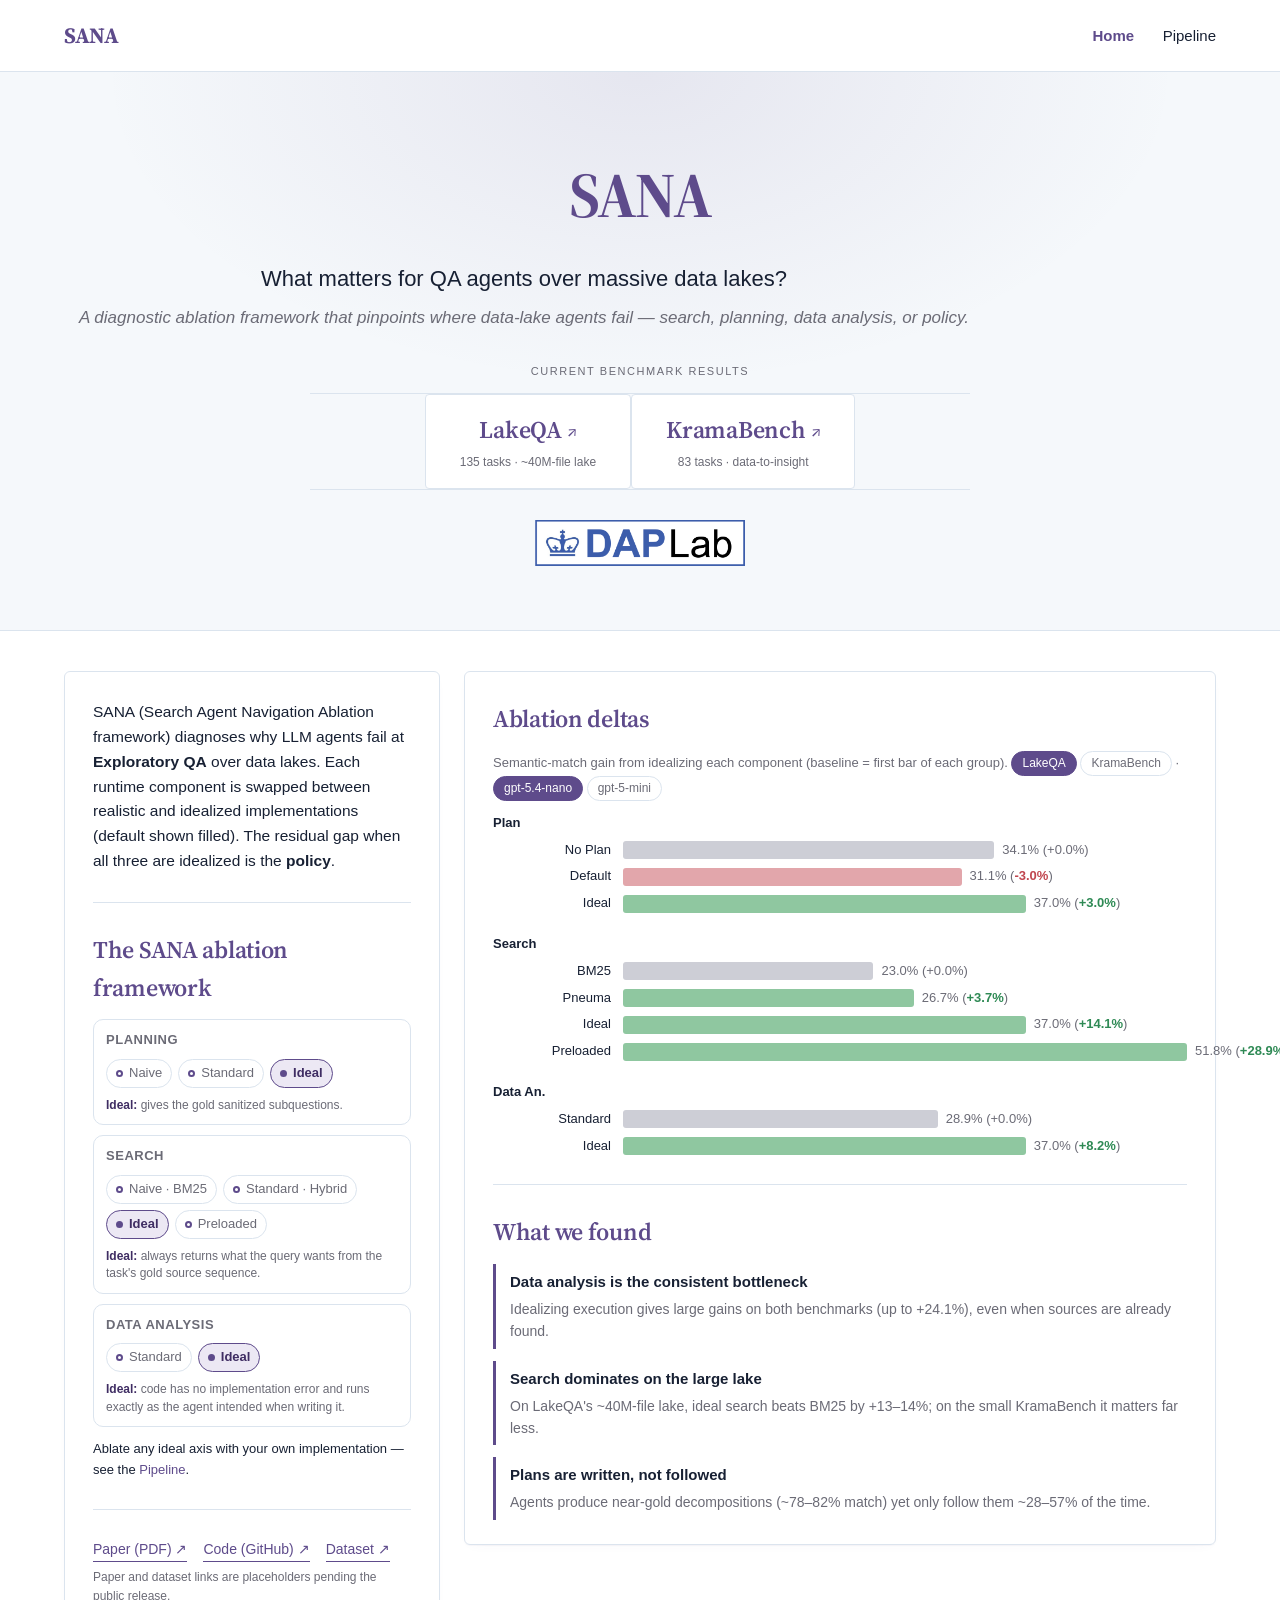
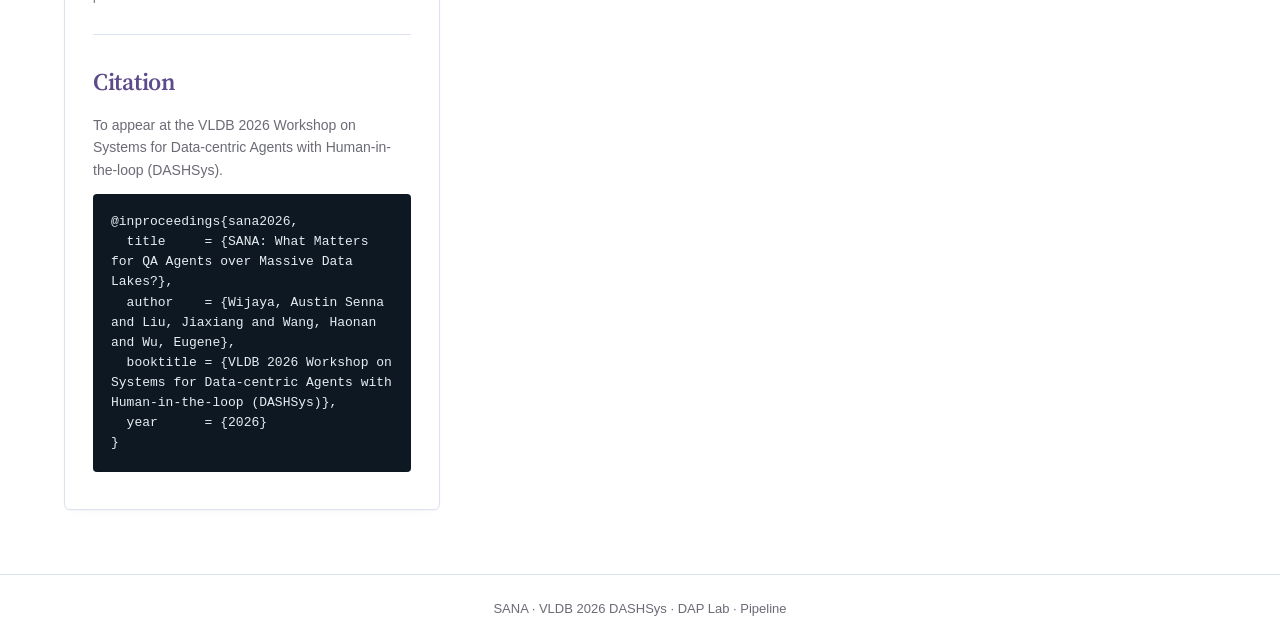
==== index.html @ e9c68203 "refactor: merge Method + Get started into a single Pipeline page - New pipeline.html organized as th" ====
<!doctype html>
<html lang="en">
<head>
  <meta charset="utf-8" />
  <meta name="viewport" content="width=device-width, initial-scale=1" />
  <title>SANA — What Matters for QA Agents over Massive Data Lakes?</title>
  <meta name="description" content="SANA: a diagnostic ablation framework that pinpoints where data-lake agents fail — search, planning, data analysis, or policy." />
  <link rel="icon" href="data:," />
  <link rel="preconnect" href="https://fonts.googleapis.com" />
  <link rel="preconnect" href="https://fonts.gstatic.com" crossorigin />
  <link rel="stylesheet" href="https://fonts.googleapis.com/css2?family=Source+Serif+4:opsz,wght@8..60,400;8..60,600;8..60,700&display=swap" />
  <link rel="stylesheet" href="assets/css/style.css" />
</head>
<body>

<header class="site-header">
  <div class="container-wide">
    <a class="brand" href="index.html">SANA</a>
    <nav class="site-nav">
      <a href="index.html" class="active">Home</a>
      <a href="pipeline.html">Pipeline</a>
    </nav>
  </div>
</header>

<section class="hero">
  <div class="container-wide">
    <h1>SANA</h1>
    <p class="tagline">What matters for QA agents over massive data lakes?</p>
    <p class="subtagline">A diagnostic ablation framework that pinpoints where data-lake agents fail — search, planning, data analysis, or policy.</p>

    <div class="hero-stats">
      <div class="hero-stats-label">Current benchmark results</div>
      <div class="stat-strip">
        <a class="stat" href="https://lakeqa-bench.github.io/index.html" target="_blank" rel="noopener">
          <span class="stat-value">LakeQA <span class="ext">↗</span></span>
          <span class="stat-label">135 tasks · ~40M-file lake</span>
        </a>
        <a class="stat" href="https://github.com/mitdbg/KramaBench" target="_blank" rel="noopener">
          <span class="stat-value">KramaBench <span class="ext">↗</span></span>
          <span class="stat-label">83 tasks · data-to-insight</span>
        </a>
      </div>
    </div>

    <div class="hero-logos">
      <img class="lab-logo-lg" src="assets/daplab-h.png" alt="DAP Lab — Columbia University" />
    </div>
  </div>
</section>

<section class="home-section">
  <div class="container-wide">
    <div class="home-grid">

      <!-- LEFT: intro + framework + links + citation -->
      <div class="card left-col">
        <p class="lead">
          SANA (Search Agent Navigation Ablation framework) diagnoses why LLM agents fail at
          <strong>Exploratory QA</strong> over data lakes. Each runtime component is swapped
          between realistic and idealized implementations (default shown filled). The residual
          gap when all three are idealized is the <strong>policy</strong>.
        </p>

        <hr class="card-divider" />

        <h3>The SANA ablation framework</h3>
        <div class="framework framework-compact" id="framework">
          <div class="fw-col">
            <h4>Planning</h4>
            <ul class="fw-modes">
              <li class="fw-mode"><span class="dot"></span>Naive</li>
              <li class="fw-mode"><span class="dot"></span>Standard</li>
              <li class="fw-mode is-active"><span class="dot"></span>Ideal</li>
            </ul>
            <p class="fw-ideal"><strong>Ideal:</strong> gives the gold sanitized subquestions.</p>
          </div>
          <div class="fw-col">
            <h4>Search</h4>
            <ul class="fw-modes">
              <li class="fw-mode"><span class="dot"></span>Naive · BM25</li>
              <li class="fw-mode"><span class="dot"></span>Standard · Hybrid</li>
              <li class="fw-mode is-active"><span class="dot"></span>Ideal</li>
              <li class="fw-mode"><span class="dot"></span>Preloaded</li>
            </ul>
            <p class="fw-ideal"><strong>Ideal:</strong> always returns what the query wants from the task's gold source sequence.</p>
          </div>
          <div class="fw-col">
            <h4>Data Analysis</h4>
            <ul class="fw-modes">
              <li class="fw-mode"><span class="dot"></span>Standard</li>
              <li class="fw-mode is-active"><span class="dot"></span>Ideal</li>
            </ul>
            <p class="fw-ideal"><strong>Ideal:</strong> code has no implementation error and runs exactly as the agent intended when writing it.</p>
          </div>
        </div>
        <p class="fw-invite">
          Ablate any ideal axis with your own implementation — see the
          <a href="pipeline.html">Pipeline</a>.
        </p>

        <hr class="card-divider" />

        <div class="inline-links">
          <a href="#" id="paper-link">Paper (PDF) ↗</a>
          <a href="https://github.com/Austin-Senna/exploratory-qa-eval">Code (GitHub) ↗</a>
          <a href="#" id="data-link">Dataset ↗</a>
        </div>
        <p style="font-size:12px;color:var(--muted);margin-top:6px;">
          <!-- TODO before launch: set #paper-link and #data-link hrefs; remove this note. -->
          Paper and dataset links are placeholders pending the public release.
        </p>

        <hr class="card-divider" />

        <h3>Citation</h3>
        <p style="font-size:14px;color:var(--muted);margin:0 0 8px;">
          To appear at the VLDB 2026 Workshop on Systems for Data-centric Agents with
          Human-in-the-loop (DASHSys).
        </p>
        <pre class="bibtex">@inproceedings{sana2026,
  title     = {SANA: What Matters for QA Agents over Massive Data Lakes?},
  author    = {Wijaya, Austin Senna and Liu, Jiaxiang and Wang, Haonan and Wu, Eugene},
  booktitle = {VLDB 2026 Workshop on Systems for Data-centric Agents with Human-in-the-loop (DASHSys)},
  year      = {2026}
}</pre>
      </div>

      <!-- RIGHT: ablation deltas + what we found -->
      <div class="card right-col">
        <h3>Ablation deltas</h3>
        <p style="font-size:13px;color:var(--muted);margin:0 0 10px;">
          Semantic-match gain from idealizing each component (baseline = first bar of each group).
          <span id="delta-controls"></span>
        </p>
        <div id="delta-charts"></div>

        <hr class="card-divider" />

        <h3>What we found</h3>
        <div class="findings">
          <div class="finding">
            <h4>Data analysis is the consistent bottleneck</h4>
            <p>Idealizing execution gives large gains on both benchmarks (up to +24.1%), even when sources are already found.</p>
          </div>
          <div class="finding">
            <h4>Search dominates on the large lake</h4>
            <p>On LakeQA's ~40M-file lake, ideal search beats BM25 by +13–14%; on the small KramaBench it matters far less.</p>
          </div>
          <div class="finding">
            <h4>Plans are written, not followed</h4>
            <p>Agents produce near-gold decompositions (~78–82% match) yet only follow them ~28–57% of the time.</p>
          </div>
        </div>
      </div>

    </div>
  </div>
</section>

<footer class="site-footer">
  <div class="container-wide">
    SANA · VLDB 2026 DASHSys · DAP Lab · <a href="pipeline.html">Pipeline</a>
  </div>
</footer>

<script type="module" src="assets/js/app.js"></script>

</body>
</html>
---- assets/css/style.css ----
:root {
  /* SANA palette — muted amethyst, deliberately NOT the #8b5cf6 AI-default violet */
  --accent: #5e4b8b;
  --accent-deep: #3f2d63;
  --accent-soft: #ece8f4;   /* tint for highlighted rows / active chips */
  --ink: #1a1a1f;
  --muted: #6b6b76;
  /* keep the rest of LakeQA's tokens (background, borders, radius, etc.) */
  --bg: #ffffff;
  --text: #172033;
  --primary: #5e4b8b;
  --light: #f5f8fb;
  --border: #dbe4ee;
  --display: "Source Serif 4", Georgia, "Iowan Old Style", "Times New Roman", serif;
}

* { box-sizing: border-box; }

html, body {
  margin: 0;
  padding: 0;
  background: var(--bg);
  color: var(--text);
  font-family: -apple-system, BlinkMacSystemFont, "Segoe UI", Inter, Helvetica, Arial, sans-serif;
  font-size: 16px;
  line-height: 1.6;
  -webkit-font-smoothing: antialiased;
}

a {
  color: var(--primary);
  text-decoration: none;
}
a:hover { text-decoration: underline; }

.container {
  max-width: 960px;
  margin: 0 auto;
  padding: 0 24px;
}
.container-wide {
  max-width: 1200px;
  margin: 0 auto;
  padding: 0 24px;
}

/* ---------- Header / nav ---------- */

.site-header {
  border-bottom: 1px solid var(--border);
  background: var(--bg);
}
.site-header .container,
.site-header .container-wide {
  display: flex;
  align-items: center;
  justify-content: space-between;
  padding-top: 18px;
  padding-bottom: 18px;
}
.site-header .brand {
  font-family: var(--display);
  font-weight: 700;
  font-size: 22px;
  color: var(--primary);
  letter-spacing: -0.012em;
}
.site-nav a {
  color: var(--text);
  margin-left: 24px;
  font-size: 15px;
}
.site-nav a:hover { color: var(--primary); text-decoration: none; }
.site-nav a.active { color: var(--primary); font-weight: 600; }

/* ---------- Hero ---------- */

.hero {
  background:
    radial-gradient(ellipse 60% 80% at 50% 0%,
      rgba(94, 75, 139, 0.10), transparent 70%),
    var(--light);
  border-bottom: 1px solid var(--border);
  padding: 72px 0 64px;
  text-align: center;
}
.hero h1 {
  font-family: var(--display);
  font-size: 64px;
  margin: 0 0 14px;
  letter-spacing: -0.025em;
  color: var(--primary);
  font-weight: 700;
}
.hero .tagline {
  font-size: 22px;
  margin: 0 0 8px;
  color: var(--text);
  font-weight: 500;
}
.hero .subtagline {
  font-size: 17px;
  color: var(--muted);
  margin: 0 0 32px;
  font-style: italic;
}
.hero-buttons {
  display: flex;
  flex-wrap: wrap;
  justify-content: center;
  gap: 12px;
}
.btn {
  display: inline-block;
  padding: 10px 20px;
  background: var(--primary);
  color: #fff;
  border-radius: 4px;
  font-size: 15px;
  font-weight: 500;
  border: 1px solid var(--primary);
  transition: background 0.12s ease;
}
.btn:hover {
  background: var(--accent-deep);
  color: #fff;
  text-decoration: none;
}
.btn.btn-secondary {
  background: #fff;
  color: var(--primary);
}
.btn.btn-secondary:hover {
  background: var(--light);
  color: var(--primary);
}

/* ---------- Sections ---------- */

section {
  padding: 56px 0;
  border-bottom: 1px solid var(--border);
}
section:last-of-type { border-bottom: none; }
section h2 {
  font-family: var(--display);
  font-size: 30px;
  margin: 0 0 20px;
  color: var(--primary);
  letter-spacing: -0.012em;
  font-weight: 600;
}

/* Cap reading width inside the wide container on long-form pages
   (Details, Get started). Header / hero / leaderboard grid stay full-width. */
section > .container-wide > p,
section > .container-wide > ol,
section > .container-wide > ul,
section > .container-wide > h2,
section > .container-wide > h3,
section > .container-wide > .table-wrap,
section > .container-wide > .json-viewer,
section > .container-wide > .json-caption,
section > .container-wide > pre,
section > .container-wide > .banner,
section > .container-wide > .metric-groups,
section > .container-wide > .challenge-grid {
  max-width: 920px;
}
.page-title-strip > .container-wide > h1,
.page-title-strip > .container-wide > p {
  max-width: 920px;
}
section h3 {
  font-size: 19px;
  margin: 24px 0 8px;
  color: var(--text);
}
section p { margin: 0 0 16px; }

/* ---------- Challenge cards ---------- */

.challenge-grid {
  display: grid;
  grid-template-columns: repeat(3, 1fr);
  gap: 20px;
  margin-top: 24px;
}
.challenge {
  background: var(--light);
  border: 1px solid var(--border);
  border-left: 3px solid var(--accent);
  padding: 20px;
  border-radius: 4px;
}
.challenge .num {
  font-size: 13px;
  text-transform: uppercase;
  letter-spacing: 0.06em;
  color: var(--accent);
  font-weight: 600;
  margin-bottom: 6px;
}
.challenge h4 {
  margin: 0 0 8px;
  font-size: 16px;
  color: var(--text);
}
.challenge p {
  margin: 0;
  font-size: 14px;
  color: var(--muted);
  line-height: 1.5;
}

/* ---------- Pipeline ---------- */

.pipeline {
  display: flex;
  flex-wrap: wrap;
  align-items: center;
  justify-content: center;
  gap: 8px;
  margin: 24px 0 8px;
  padding: 24px;
  background: var(--light);
  border: 1px solid var(--border);
  border-radius: 4px;
}
.pipeline .node {
  background: #fff;
  border: 1px solid var(--border);
  border-radius: 4px;
  padding: 10px 14px;
  font-size: 14px;
  color: var(--text);
  white-space: nowrap;
}
.pipeline .arrow {
  color: var(--accent);
  font-weight: 700;
  font-size: 18px;
}

/* When the pipeline lives in the narrow Home left column, stack vertically
   with downward arrows regardless of viewport size. */
.left-col .pipeline { flex-direction: column; }
.left-col .pipeline .arrow { transform: rotate(90deg); }

/* ---------- Stat cards ---------- */

.stat-grid {
  display: grid;
  grid-template-columns: repeat(3, 1fr);
  gap: 16px;
  margin-top: 24px;
}
.stat {
  background: #fff;
  border: 1px solid var(--border);
  border-radius: 4px;
  padding: 20px;
  text-align: center;
}
.stat .value {
  font-size: 28px;
  font-weight: 700;
  color: var(--primary);
  letter-spacing: -0.01em;
  display: block;
  margin-bottom: 4px;
}
.stat .label {
  font-size: 13px;
  color: var(--muted);
}

/* ---------- Tables ---------- */

.table-wrap {
  overflow-x: auto;
  margin-top: 16px;
  border: 1px solid var(--border);
  border-radius: 4px;
}
table {
  width: 100%;
  border-collapse: collapse;
  font-size: 14px;
}
th, td {
  text-align: left;
  padding: 10px 12px;
  border-bottom: 1px solid var(--border);
  white-space: nowrap;
}
th {
  background: var(--light);
  color: var(--text);
  font-weight: 600;
  font-size: 13px;
  text-transform: uppercase;
  letter-spacing: 0.04em;
  border-bottom: 2px solid var(--border);
}
tbody tr:last-child td { border-bottom: none; }
tbody tr:hover { background: var(--light); }
td.num { font-variant-numeric: tabular-nums; text-align: right; }
th.num { text-align: right; }
td.rank {
  font-weight: 700;
  color: var(--muted);
  width: 40px;
}
td.model { font-weight: 500; }

/* Sortable column headers */
th.sortable {
  cursor: pointer;
  user-select: none;
}
th.sortable:hover { color: var(--primary); }
th.sortable .sort-arrow {
  display: inline-block;
  width: 10px;
  margin-left: 4px;
  color: var(--muted);
  font-size: 10px;
}
th.sortable.sort-asc .sort-arrow::after  { content: "▲"; color: var(--primary); }
th.sortable.sort-desc .sort-arrow::after { content: "▼"; color: var(--primary); }

/* ---------- Tabs ---------- */

.tabs {
  display: flex;
  border-bottom: 2px solid var(--border);
  margin-bottom: 16px;
}
.tab {
  padding: 10px 20px;
  cursor: pointer;
  font-size: 15px;
  font-weight: 500;
  color: var(--muted);
  border-bottom: 2px solid transparent;
  margin-bottom: -2px;
  background: none;
  border-top: none;
  border-left: none;
  border-right: none;
}
.tab.active {
  color: var(--primary);
  border-bottom-color: var(--primary);
}
.tab:hover { color: var(--primary); }

/* ---------- Banner / callout ---------- */

.banner {
  background: var(--light);
  border-left: 3px solid var(--accent);
  padding: 14px 18px;
  margin: 16px 0;
  font-size: 14px;
  border-radius: 0 4px 4px 0;
}
.banner strong { color: var(--text); }

.placeholder {
  display: inline-block;
  background: #fff4cc;
  color: #8a6d00;
  padding: 1px 6px;
  border-radius: 3px;
  font-size: 13px;
  font-family: ui-monospace, "SF Mono", Menlo, monospace;
}

/* ---------- Citation ---------- */

.bibtex {
  background: #0e1822;
  color: #e6edf3;
  padding: 18px;
  border-radius: 4px;
  font-family: ui-monospace, "SF Mono", Menlo, Consolas, monospace;
  font-size: 13px;
  line-height: 1.55;
  white-space: pre-wrap;
  overflow-x: auto;
}

/* ---------- Metric groups (evaluation page) ---------- */

.metric-groups {
  display: grid;
  grid-template-columns: repeat(3, 1fr);
  gap: 16px;
  margin-top: 16px;
}
.metric-group {
  background: var(--light);
  border: 1px solid var(--border);
  border-radius: 4px;
  padding: 18px;
}
.metric-group h4 {
  margin: 0 0 8px;
  font-size: 15px;
  color: var(--primary);
}
.metric-group ul {
  list-style: none;
  padding: 0;
  margin: 0;
}
.metric-group li {
  font-size: 14px;
  color: var(--text);
  padding: 4px 0;
}
.metric-group li code {
  background: #fff;
  padding: 1px 5px;
  border: 1px solid var(--border);
  border-radius: 3px;
  font-size: 12px;
}

/* ---------- Domain bars ---------- */

.domain-bars {
  margin-top: 16px;
}
.domain-row {
  display: grid;
  grid-template-columns: 220px 1fr 60px;
  align-items: center;
  gap: 12px;
  padding: 6px 0;
  font-size: 14px;
}
.domain-row .name { color: var(--text); }
.domain-row .bar {
  height: 14px;
  background: var(--light);
  border-radius: 3px;
  overflow: hidden;
  position: relative;
}
.domain-row .bar-fill {
  height: 100%;
  background: var(--accent);
  border-radius: 3px;
}
.domain-row .pct {
  text-align: right;
  font-variant-numeric: tabular-nums;
  color: var(--muted);
  font-size: 13px;
}

/* ---------- Footer ---------- */

.site-footer {
  border-top: 1px solid var(--border);
  padding: 24px 0;
  font-size: 13px;
  color: var(--muted);
  text-align: center;
}
.site-footer a { color: var(--muted); }

/* ---------- Two-column home grid ---------- */

.home-section { padding: 40px 0 64px; border-bottom: none; }

.home-grid {
  display: grid;
  grid-template-columns: minmax(0, 1fr) minmax(0, 2fr);
  gap: 24px;
  align-items: start;
}

.card {
  background: #fff;
  border: 1px solid var(--border);
  border-radius: 6px;
  padding: 28px 28px 24px;
  box-shadow:
    0 1px 0 rgba(94, 75, 139, 0.04),
    0 4px 12px -8px rgba(94, 75, 139, 0.10);
  transition: box-shadow 0.2s ease, transform 0.2s ease;
}
.card:hover {
  box-shadow:
    0 1px 0 rgba(94, 75, 139, 0.04),
    0 6px 20px -8px rgba(94, 75, 139, 0.16);
}
.card h3:first-child { margin-top: 0; }
.card h3 {
  font-family: var(--display);
  font-size: 24px;
  color: var(--primary);
  margin: 28px 0 12px;
  letter-spacing: -0.012em;
  font-weight: 600;
}

.card-divider {
  border: 0;
  border-top: 1px solid var(--border);
  margin: 28px 0;
}

.right-col {
  position: sticky;
  top: 24px;
}

.lb-footnote {
  margin-top: 14px;
  font-size: 12px;
  color: var(--muted);
}
.lb-footnote code {
  background: var(--light);
  padding: 1px 5px;
  border: 1px solid var(--border);
  border-radius: 3px;
  font-size: 11px;
}

/* Inline links inside the "What is SANA?" card */
.inline-links {
  display: flex;
  flex-wrap: wrap;
  gap: 8px 16px;
  margin: 12px 0 4px;
  font-size: 14px;
}
.inline-links a {
  color: var(--primary);
  font-weight: 500;
  text-decoration: none;
  border-bottom: 1px solid var(--accent);
  padding-bottom: 1px;
}
.inline-links a:hover { color: var(--accent); }

/* ---------- JSON viewer (Details > Example task) ---------- */

.json-viewer {
  background: #0e1822;
  color: #e6edf3;
  padding: 22px 24px;
  border-radius: 6px;
  font-family: ui-monospace, "SF Mono", Menlo, Consolas, monospace;
  font-size: 13px;
  line-height: 1.65;
  overflow-x: auto;
  margin: 16px 0;
  white-space: pre-wrap;
  word-break: normal;
  overflow-wrap: break-word;
  tab-size: 2;
}
.json-viewer code {
  font-family: inherit;
  background: transparent;
  border: 0;
  padding: 0;
  color: inherit;
  font-size: inherit;
}
.json-viewer .key      { color: #79c0ff; }
.json-viewer .str      { color: #a5d6ff; }
.json-viewer .num      { color: #ffa657; }
.json-viewer .bool,
.json-viewer .null     { color: #ff7b72; }
.json-viewer .punct    { color: #768390; }
.json-viewer .comment  { color: #8b949e; font-style: italic; }
.json-viewer .py-kw    { color: #ff7b72; }
.json-viewer .py-fn    { color: #d2a8ff; }
.json-viewer .py-str   { color: #a5d6ff; }
.json-viewer .py-com   { color: #8b949e; font-style: italic; }
.json-viewer .py-builtin { color: #ffa657; }

.json-caption {
  font-size: 13px;
  color: var(--muted);
  margin-top: 10px;
  font-style: italic;
}
.json-caption code {
  font-style: normal;
  background: var(--light);
  padding: 1px 5px;
  border: 1px solid var(--border);
  border-radius: 3px;
  font-size: 12px;
}

/* ---------- Page-load fade ---------- */

@keyframes sana-rise {
  from { opacity: 0; transform: translateY(8px); }
  to   { opacity: 1; transform: none; }
}
.hero h1            { animation: sana-rise 0.55s ease-out both; }
.hero .tagline      { animation: sana-rise 0.55s 0.10s ease-out both; }
.hero .subtagline   { animation: sana-rise 0.55s 0.20s ease-out both; }
.home-grid > .card  { animation: sana-rise 0.55s 0.30s ease-out both; }
.home-grid > .right-col { animation-delay: 0.40s; }

@media (prefers-reduced-motion: reduce) {
  .hero h1, .hero .tagline, .hero .subtagline,
  .home-grid > .card { animation: none; }
}

/* Secondary-page header band — same vertical rhythm as .hero,
   left-aligned content (vs centered on the home hero). */
.page-title-strip {
  background:
    radial-gradient(ellipse 60% 80% at 50% 0%,
      rgba(94, 75, 139, 0.10), transparent 70%),
    var(--light);
  border-bottom: 1px solid var(--border);
  padding: 72px 0 64px;
}
.page-title-strip h1 {
  margin: 0;
  font-family: var(--display);
  font-size: 48px;
  color: var(--primary);
  letter-spacing: -0.018em;
  font-weight: 700;
}
.page-title-strip p {
  margin: 8px 0 0;
  font-size: 17px;
  color: var(--muted);
}

/* ---------- Mobile ---------- */

@media (max-width: 980px) {
  .home-grid { grid-template-columns: 1fr; }
  .right-col { position: static; }
}

@media (max-width: 720px) {
  .hero { padding: 40px 0 36px; }
  .hero h1 { font-size: 38px; }
  .hero .tagline { font-size: 18px; }
  .hero .subtagline { font-size: 15px; }
  section { padding: 36px 0; }
  section h2 { font-size: 22px; }

  .challenge-grid,
  .metric-groups { grid-template-columns: 1fr; }
  .stat-grid { grid-template-columns: repeat(2, 1fr); }

  .site-header .container,
  .site-header .container-wide {
    flex-direction: column;
    gap: 8px;
    align-items: flex-start;
  }
  .site-nav a { margin-left: 0; margin-right: 16px; }

  .pipeline { flex-direction: column; }
  .pipeline .arrow { transform: rotate(90deg); }

  .card { padding: 20px 18px; }

  .json-viewer {
    font-size: 12px;
    padding: 16px 18px;
  }

  .page-title-strip { padding: 44px 0 36px; }
  .page-title-strip h1 { font-size: 32px; }
  .page-title-strip p { font-size: 15px; }
}

/* --- Framework diagram (Home hero) --- */
.framework { display: grid; grid-template-columns: repeat(3, 1fr); gap: 16px; margin: 8px 0 4px; }
.fw-col { border: 1px solid var(--border, #e4e4ea); border-radius: 12px; padding: 14px 14px 10px; background: #fff; }
.fw-col > h4 { margin: 0 0 10px; font-size: 15px; letter-spacing: .02em; }
.fw-modes { list-style: none; margin: 0; padding: 0; display: flex; flex-direction: column; gap: 6px; }
.fw-mode { display: flex; align-items: center; gap: 8px; font-size: 14px; padding: 6px 8px; border-radius: 8px; cursor: pointer; color: var(--muted); }
.fw-mode .dot { width: 9px; height: 9px; border-radius: 50%; border: 2px solid var(--accent); flex: none; }
.fw-mode.is-active { color: var(--ink); }
.fw-mode.is-active .dot { background: var(--accent); }
.fw-mode:hover, .fw-mode.is-hot { background: var(--accent-soft); color: var(--accent-deep); }

/* --- Mode chips (Method end-to-end / trajectory tables) --- */
.mode-chip { font-size: 12px; padding: 1px 7px; border-radius: 999px; background: #f3f3f6; color: var(--ink); }
.mode-chip.ideal { background: var(--accent-soft); color: var(--accent-deep); }

/* --- Key findings strip --- */
.findings { display: grid; grid-template-columns: repeat(3, 1fr); gap: 16px; margin-top: 18px; }
.finding { border-left: 3px solid var(--accent); padding: 6px 0 6px 14px; }
.finding h4 { margin: 0 0 4px; font-size: 15px; }
.finding p { margin: 0; font-size: 14px; color: var(--muted); }

/* --- Delta bar charts (Method) --- */
/* Paper-style grouped delta bars: length ∝ SM, color = delta sign. */
.delta-group { margin: 12px 0 20px; }
.delta-row { display: grid; grid-template-columns: 118px 1fr; align-items: center; gap: 12px; margin: 6px 0; font-size: 13px; }
.delta-mode { color: var(--text); text-align: right; }
.delta-track { display: flex; align-items: center; gap: 8px; min-width: 0; }
.delta-bar { height: 18px; border-radius: 3px; min-width: 3px; flex: none; }
.delta-bar.base { background: #cdced6; }                 /* baseline (+0.0) */
.delta-bar.up   { background: #8fc7a0; }                 /* improvement */
.delta-bar.down { background: #e2a6ab; }                 /* regression */
.delta-val { color: var(--muted); font-variant-numeric: tabular-nums; white-space: nowrap; }
.delta-val .d-pos { color: #2f8a55; font-weight: 600; }
.delta-val .d-neg { color: #c0464f; font-weight: 600; }

/* --- Header logo --- */
.site-header .brand-row { display: flex; align-items: center; gap: 14px; }
.lab-logo { height: 26px; width: auto; opacity: .9; }
@media (max-width: 760px) {
  .framework, .findings { grid-template-columns: 1fr; }
}

.dchip { border:1px solid var(--border,#e4e4ea); background:#fff; border-radius:999px; padding:2px 10px; font:inherit; font-size:12px; cursor:pointer; color:var(--muted); }
.dchip.active { background:var(--accent); color:#fff; border-color:var(--accent); }
.delta-group .label { font-size:13px; font-weight:600; margin-bottom:4px; }

/* --- Compact framework diagram for the narrow left column --- */
.framework-compact { grid-template-columns: 1fr; gap: 10px; margin: 6px 0 4px; }
.framework-compact .fw-col { border-radius: 10px; padding: 10px 12px; }
.framework-compact .fw-col > h4 { margin: 0 0 8px; font-size: 13px; text-transform: uppercase; letter-spacing: .04em; color: var(--muted); }
.framework-compact .fw-modes { flex-direction: row; flex-wrap: wrap; gap: 6px; }
.framework-compact .fw-mode { gap: 6px; font-size: 13px; padding: 3px 9px; border: 1px solid var(--border); border-radius: 999px; cursor: default; }
.framework-compact .fw-mode .dot { width: 7px; height: 7px; }
.framework-compact .fw-mode.is-active { background: var(--accent-soft); color: var(--accent-deep); border-color: var(--accent); font-weight: 600; }
.framework-compact .fw-mode:hover { background: transparent; color: var(--muted); }
.framework-compact .fw-mode.is-active:hover { background: var(--accent-soft); color: var(--accent-deep); }

/* --- Right column: stack findings as a takeaway list --- */
.right-col .findings { grid-template-columns: 1fr; gap: 12px; margin-top: 6px; }

/* --- Home left card: lead paragraph + per-axis ideal captions + invite --- */
.left-col .lead { margin-top: 0; font-size: 15.5px; }
.framework-compact .fw-ideal { margin: 9px 0 0; font-size: 12px; line-height: 1.45; color: var(--muted); }
.framework-compact .fw-ideal strong { color: var(--accent-deep); font-weight: 600; }
.fw-invite { margin: 12px 0 0; font-size: 13px; color: var(--text); }

/* --- Pipeline page: stage strip + numbered stage headings --- */
.stage-strip { display: flex; flex-wrap: wrap; align-items: center; gap: 10px; margin: 18px 0 4px; }
.stage-chip {
  display: inline-flex; align-items: center; gap: 8px;
  border: 1px solid var(--border); border-radius: 999px; padding: 7px 16px;
  font-size: 14px; font-weight: 500; color: var(--primary); text-decoration: none;
  transition: background .18s ease, border-color .18s ease;
}
.stage-chip span {
  display: inline-flex; align-items: center; justify-content: center;
  width: 20px; height: 20px; border-radius: 50%;
  background: var(--accent); color: #fff; font-size: 12px; font-weight: 700;
}
.stage-chip:hover { background: var(--accent-soft); border-color: var(--accent); }
.stage-arrow { color: var(--muted); }
.stage-num {
  display: inline-flex; align-items: center; justify-content: center;
  width: 30px; height: 30px; border-radius: 50%; margin-right: 10px;
  background: var(--accent); color: #fff; font-size: 16px; font-weight: 700;
  vertical-align: middle;
}
@media (max-width: 560px) {
  .stage-strip { flex-direction: column; align-items: flex-start; }
  .stage-arrow { transform: rotate(90deg); }
}

/* --- Easter egg overlay (Sana from TWICE) --- */
.egg-overlay {
  position: fixed; inset: 0; z-index: 1000;
  display: flex; align-items: center; justify-content: center;
  background: rgba(26, 26, 31, 0.55); backdrop-filter: blur(2px);
  animation: egg-fade .18s ease-out both;
}
.egg-card {
  position: relative; background: #fff; border-radius: 14px; padding: 14px;
  max-width: min(86vw, 420px); box-shadow: 0 24px 60px -20px rgba(26,26,31,0.5);
  animation: egg-pop .22s cubic-bezier(.2,.8,.25,1.2) both;
}
.egg-card img { display: block; width: 100%; height: auto; border-radius: 8px; }
.egg-cap { margin: 12px 4px 4px; text-align: center; font-size: 15px; color: var(--ink); }
.egg-close {
  position: absolute; top: 6px; right: 10px; border: 0; background: transparent;
  font-size: 26px; line-height: 1; color: #fff; cursor: pointer;
  text-shadow: 0 1px 4px rgba(0,0,0,.5);
}
@keyframes egg-fade { from { opacity: 0; } to { opacity: 1; } }
@keyframes egg-pop { from { opacity: 0; transform: scale(.9) translateY(8px); } to { opacity: 1; transform: none; } }
@media (prefers-reduced-motion: reduce) {
  .egg-overlay, .egg-card { animation: none; }
}

/* --- Hero: benchmark stat strip + lab logos (LakeQA-style) --- */
.hero-stats { margin: 4px auto 30px; max-width: 660px; }
.hero-stats-label {
  font-size: 11px; letter-spacing: .14em; text-transform: uppercase;
  color: var(--muted); margin-bottom: 12px;
}
.stat-strip {
  display: flex; justify-content: center;
  border-top: 1px solid var(--border); border-bottom: 1px solid var(--border);
}
.stat {
  display: flex; flex-direction: column; gap: 4px;
  padding: 16px 34px; text-decoration: none; text-align: center;
  transition: background .18s ease;
}
.stat + .stat { border-left: 1px solid var(--border); }
.stat:hover { background: rgba(94, 75, 139, 0.05); }
.stat-value {
  font-family: var(--display); font-size: 24px; font-weight: 600;
  color: var(--primary); letter-spacing: -0.01em;
}
.stat-value .ext { font-size: 15px; color: var(--accent); vertical-align: middle; }
.stat-label { font-size: 12px; color: var(--muted); }

.hero-logos { display: flex; justify-content: center; align-items: center; gap: 28px; }
.lab-logo-lg { height: 46px; width: auto; }

@media (max-width: 560px) {
  .stat-strip { flex-direction: column; }
  .stat + .stat { border-left: 0; border-top: 1px solid var(--border); }
}
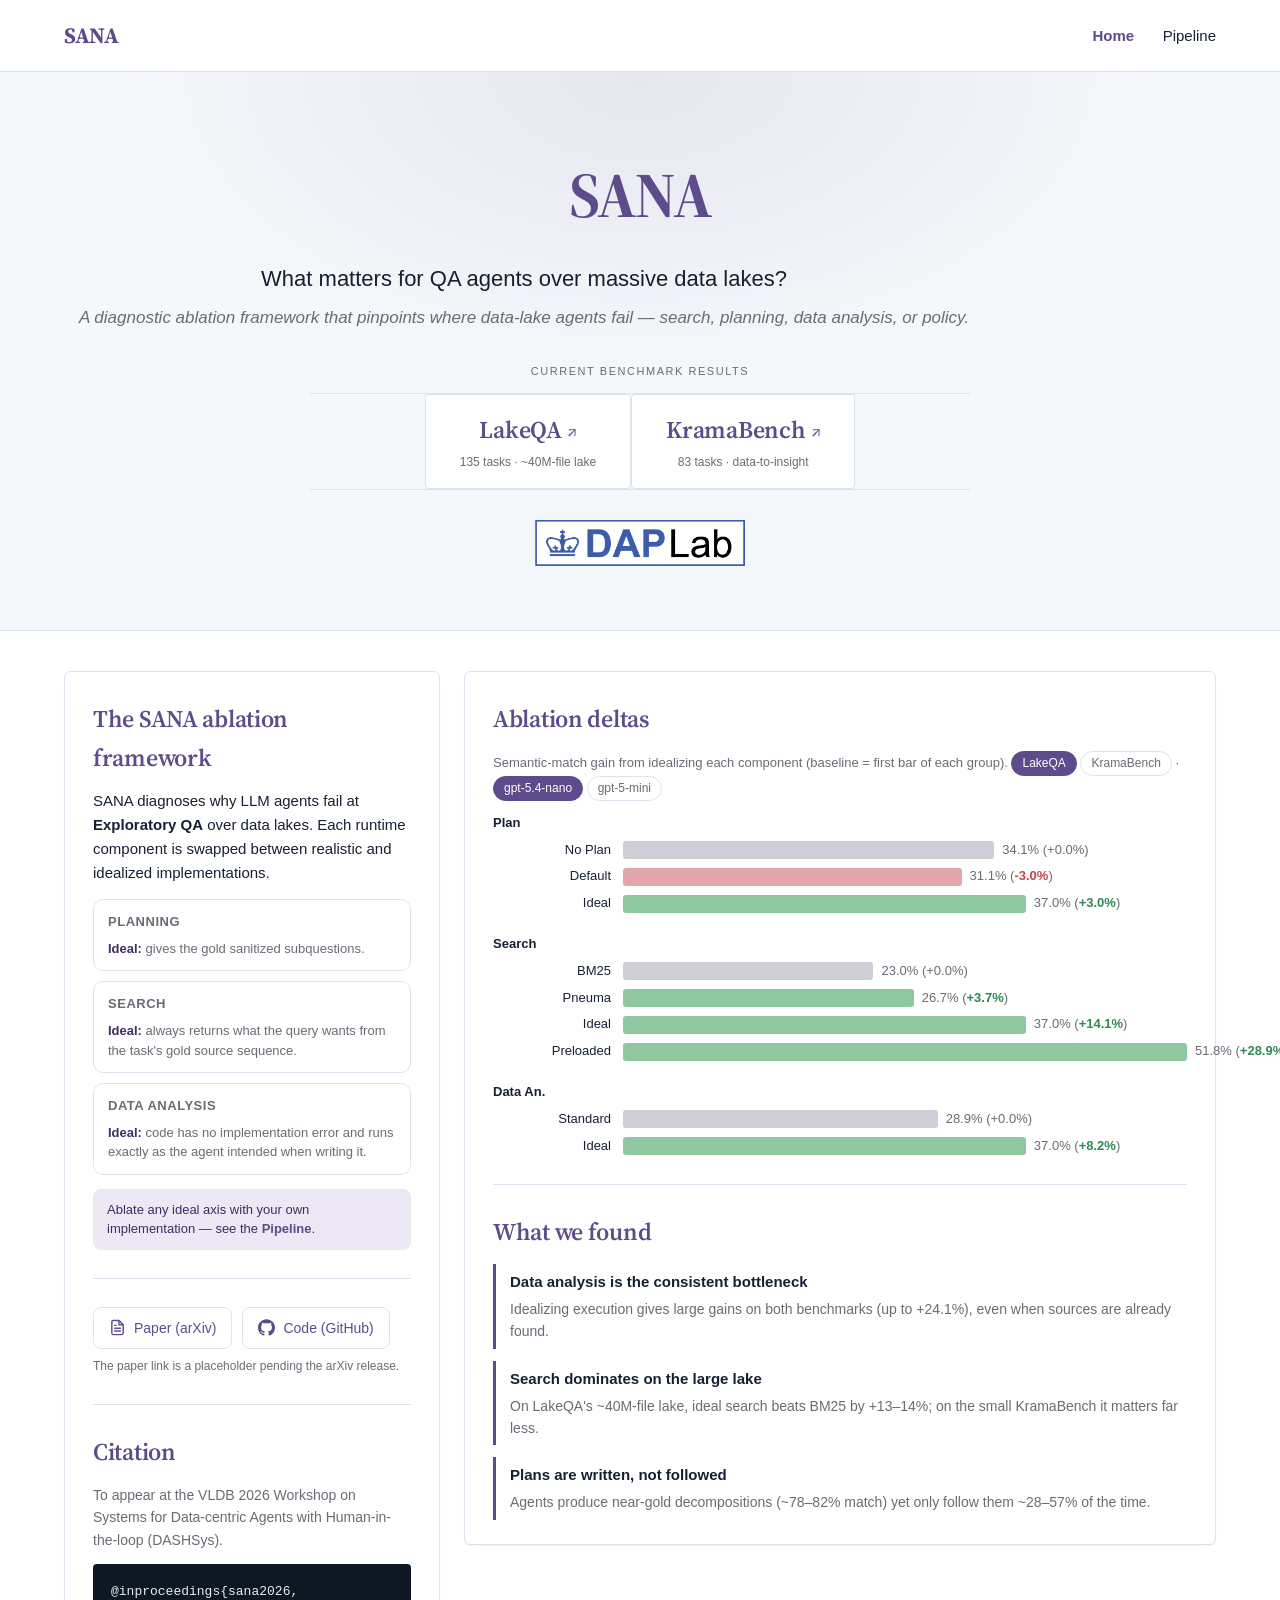
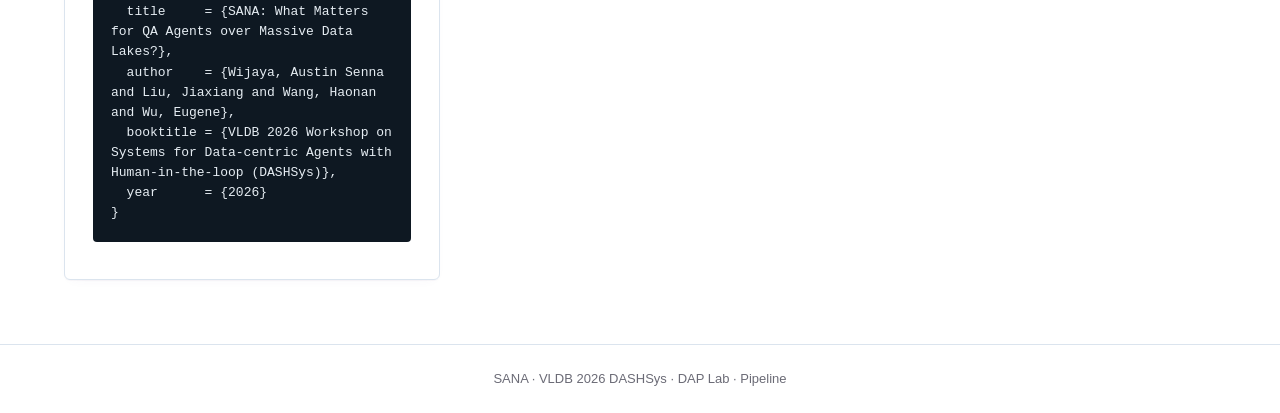
==== commit 54ec6ee1: "polish: home left card — framework-led intro, ideal-only, boxed icon links - Move the description un" ====
--- a/index.html
+++ b/index.html
@@ -53,44 +53,24 @@
   <div class="container-wide">
     <div class="home-grid">
 
-      <!-- LEFT: intro + framework + links + citation -->
+      <!-- LEFT: framework + links + citation -->
       <div class="card left-col">
-        <p class="lead">
-          SANA (Search Agent Navigation Ablation framework) diagnoses why LLM agents fail at
-          <strong>Exploratory QA</strong> over data lakes. Each runtime component is swapped
-          between realistic and idealized implementations (default shown filled). The residual
-          gap when all three are idealized is the <strong>policy</strong>.
+        <h3 style="margin-top:0;">The SANA ablation framework</h3>
+        <p class="fw-desc">
+          SANA diagnoses why LLM agents fail at <strong>Exploratory QA</strong> over data lakes.
+          Each runtime component is swapped between realistic and idealized implementations.
         </p>
-
-        <hr class="card-divider" />
-
-        <h3>The SANA ablation framework</h3>
         <div class="framework framework-compact" id="framework">
           <div class="fw-col">
             <h4>Planning</h4>
-            <ul class="fw-modes">
-              <li class="fw-mode"><span class="dot"></span>Naive</li>
-              <li class="fw-mode"><span class="dot"></span>Standard</li>
-              <li class="fw-mode is-active"><span class="dot"></span>Ideal</li>
-            </ul>
             <p class="fw-ideal"><strong>Ideal:</strong> gives the gold sanitized subquestions.</p>
           </div>
           <div class="fw-col">
             <h4>Search</h4>
-            <ul class="fw-modes">
-              <li class="fw-mode"><span class="dot"></span>Naive · BM25</li>
-              <li class="fw-mode"><span class="dot"></span>Standard · Hybrid</li>
-              <li class="fw-mode is-active"><span class="dot"></span>Ideal</li>
-              <li class="fw-mode"><span class="dot"></span>Preloaded</li>
-            </ul>
             <p class="fw-ideal"><strong>Ideal:</strong> always returns what the query wants from the task's gold source sequence.</p>
           </div>
           <div class="fw-col">
             <h4>Data Analysis</h4>
-            <ul class="fw-modes">
-              <li class="fw-mode"><span class="dot"></span>Standard</li>
-              <li class="fw-mode is-active"><span class="dot"></span>Ideal</li>
-            </ul>
             <p class="fw-ideal"><strong>Ideal:</strong> code has no implementation error and runs exactly as the agent intended when writing it.</p>
           </div>
         </div>
@@ -101,14 +81,19 @@
 
         <hr class="card-divider" />
 
-        <div class="inline-links">
-          <a href="#" id="paper-link">Paper (PDF) ↗</a>
-          <a href="https://github.com/Austin-Senna/exploratory-qa-eval">Code (GitHub) ↗</a>
-          <a href="#" id="data-link">Dataset ↗</a>
+        <div class="link-row">
+          <a class="link-btn" href="#" id="paper-link">
+            <svg viewBox="0 0 24 24" fill="none" stroke="currentColor" stroke-width="2" stroke-linecap="round" stroke-linejoin="round" aria-hidden="true"><path d="M14 2H6a2 2 0 0 0-2 2v16a2 2 0 0 0 2 2h12a2 2 0 0 0 2-2V8z"/><polyline points="14 2 14 8 20 8"/><line x1="16" y1="13" x2="8" y2="13"/><line x1="16" y1="17" x2="8" y2="17"/><line x1="10" y1="9" x2="8" y2="9"/></svg>
+            Paper (arXiv)
+          </a>
+          <a class="link-btn" href="https://github.com/Austin-Senna/exploratory-qa-eval" target="_blank" rel="noopener">
+            <svg viewBox="0 0 24 24" fill="currentColor" aria-hidden="true"><path d="M12 .5C5.37.5 0 5.78 0 12.29c0 5.2 3.44 9.6 8.21 11.16.6.11.82-.26.82-.58v-2.03c-3.34.72-4.04-1.61-4.04-1.61-.55-1.36-1.34-1.72-1.34-1.72-1.09-.74.08-.73.08-.73 1.2.08 1.83 1.22 1.83 1.22 1.07 1.8 2.81 1.28 3.5.98.11-.76.42-1.28.76-1.57-2.67-.3-5.47-1.31-5.47-5.84 0-1.29.47-2.35 1.24-3.18-.12-.3-.54-1.51.12-3.15 0 0 1.01-.32 3.3 1.21.96-.26 1.98-.39 3-.4 1.02.01 2.04.14 3 .4 2.28-1.53 3.29-1.21 3.29-1.21.66 1.64.24 2.85.12 3.15.77.83 1.24 1.89 1.24 3.18 0 4.54-2.81 5.54-5.48 5.83.43.36.81 1.09.81 2.2v3.26c0 .32.22.69.82.58C20.57 21.88 24 17.49 24 12.29 24 5.78 18.63.5 12 .5z"/></svg>
+            Code (GitHub)
+          </a>
         </div>
-        <p style="font-size:12px;color:var(--muted);margin-top:6px;">
-          <!-- TODO before launch: set #paper-link and #data-link hrefs; remove this note. -->
-          Paper and dataset links are placeholders pending the public release.
+        <p style="font-size:12px;color:var(--muted);margin-top:8px;">
+          <!-- TODO before launch: set #paper-link href to the arXiv URL; remove this note. -->
+          The paper link is a placeholder pending the arXiv release.
         </p>
 
         <hr class="card-divider" />
--- a/assets/css/style.css
+++ b/assets/css/style.css
@@ -746,11 +746,28 @@
 /* --- Right column: stack findings as a takeaway list --- */
 .right-col .findings { grid-template-columns: 1fr; gap: 12px; margin-top: 6px; }
 
-/* --- Home left card: lead paragraph + per-axis ideal captions + invite --- */
-.left-col .lead { margin-top: 0; font-size: 15.5px; }
-.framework-compact .fw-ideal { margin: 9px 0 0; font-size: 12px; line-height: 1.45; color: var(--muted); }
+/* --- Home left card: framework description + per-axis ideal captions + invite --- */
+.fw-desc { margin: 0 0 14px; font-size: 15px; color: var(--text); }
+.framework-compact .fw-col { padding: 12px 14px; }
+.framework-compact .fw-col > h4 { margin: 0 0 6px; }
+.framework-compact .fw-ideal { margin: 0; font-size: 13px; line-height: 1.5; color: var(--muted); }
 .framework-compact .fw-ideal strong { color: var(--accent-deep); font-weight: 600; }
-.fw-invite { margin: 12px 0 0; font-size: 13px; color: var(--text); }
+.fw-invite {
+  margin: 14px 0 0; font-size: 13px; line-height: 1.5; color: var(--accent-deep);
+  background: var(--accent-soft); border-radius: 8px; padding: 11px 14px;
+}
+.fw-invite a { font-weight: 600; }
+
+/* --- Boxed link buttons with icons --- */
+.link-row { display: flex; flex-wrap: wrap; gap: 10px; }
+.link-btn {
+  display: inline-flex; align-items: center; gap: 8px;
+  border: 1px solid var(--border); border-radius: 8px; padding: 9px 15px;
+  background: #fff; color: var(--primary); font-size: 14px; font-weight: 500;
+  text-decoration: none; transition: background .18s ease, border-color .18s ease;
+}
+.link-btn:hover { background: var(--accent-soft); border-color: var(--accent); }
+.link-btn svg { width: 17px; height: 17px; flex: none; }
 
 /* --- Pipeline page: stage strip + numbered stage headings --- */
 .stage-strip { display: flex; flex-wrap: wrap; align-items: center; gap: 10px; margin: 18px 0 4px; }
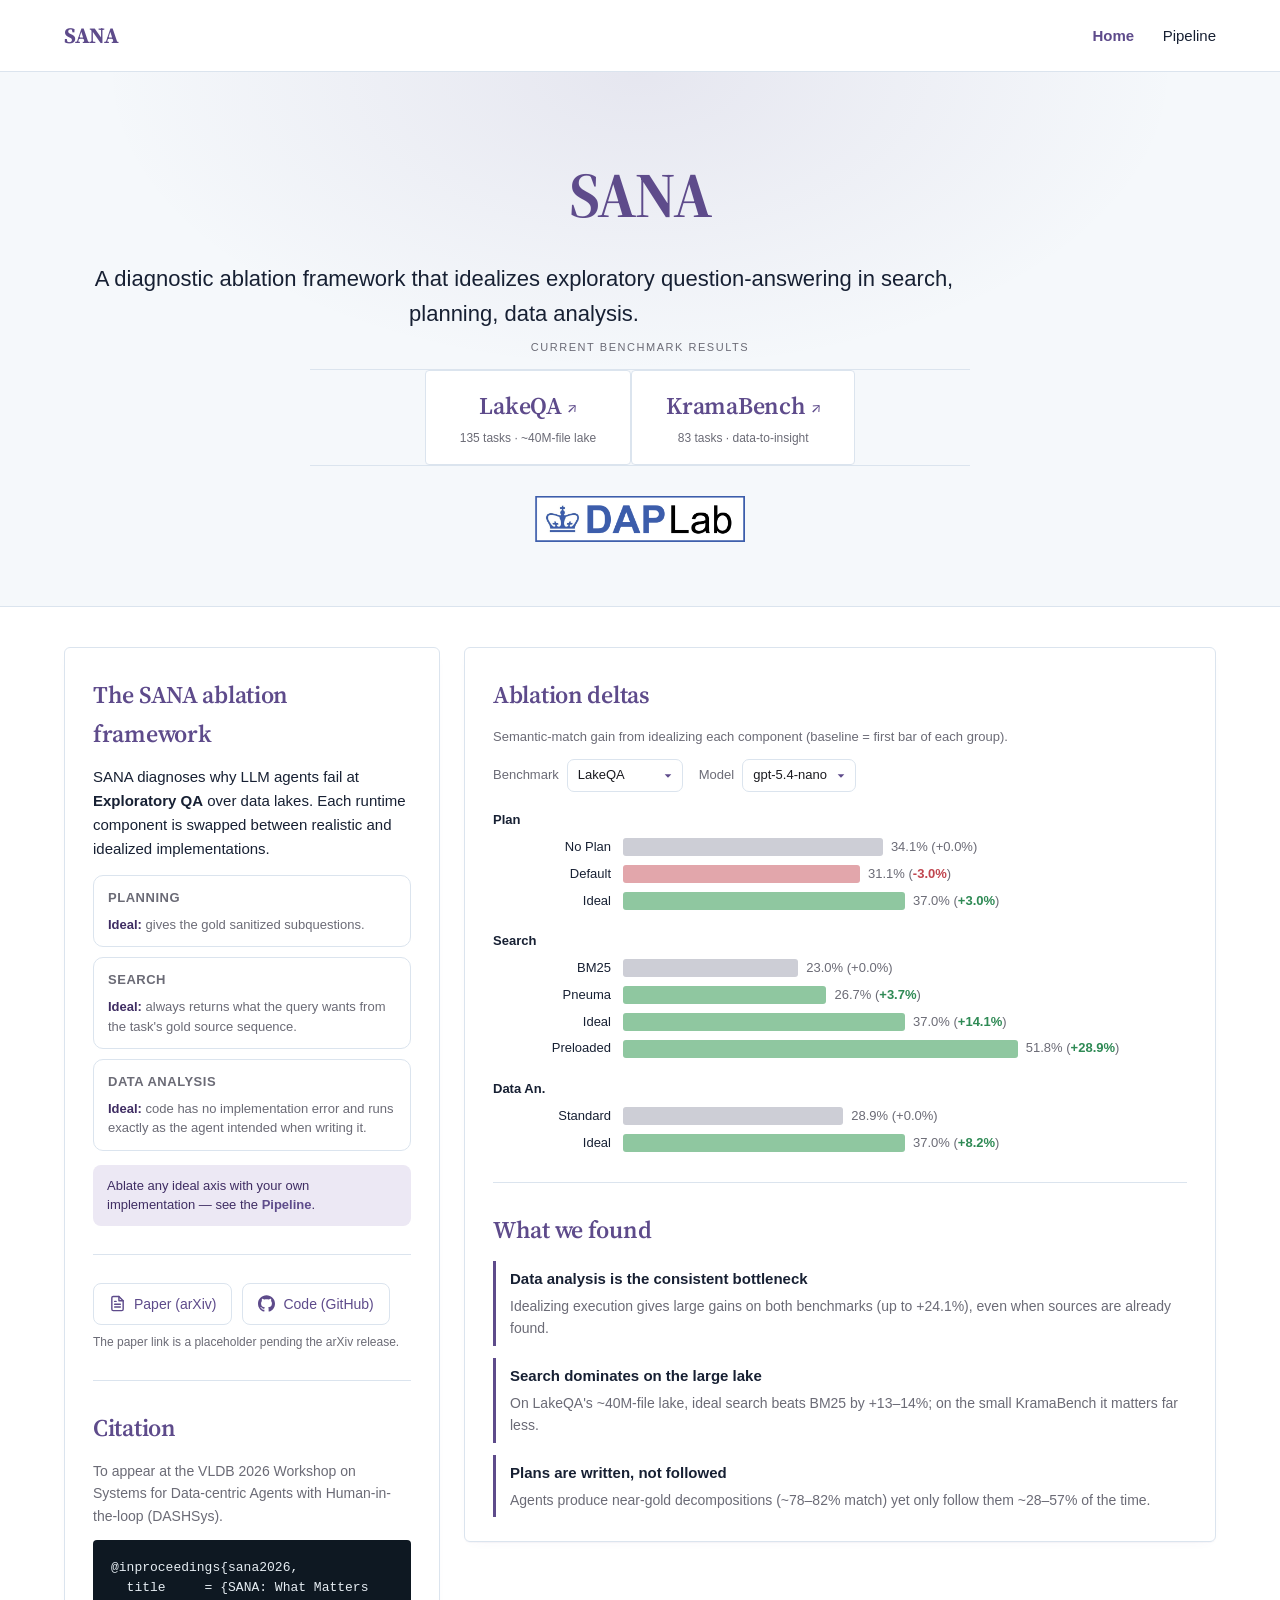
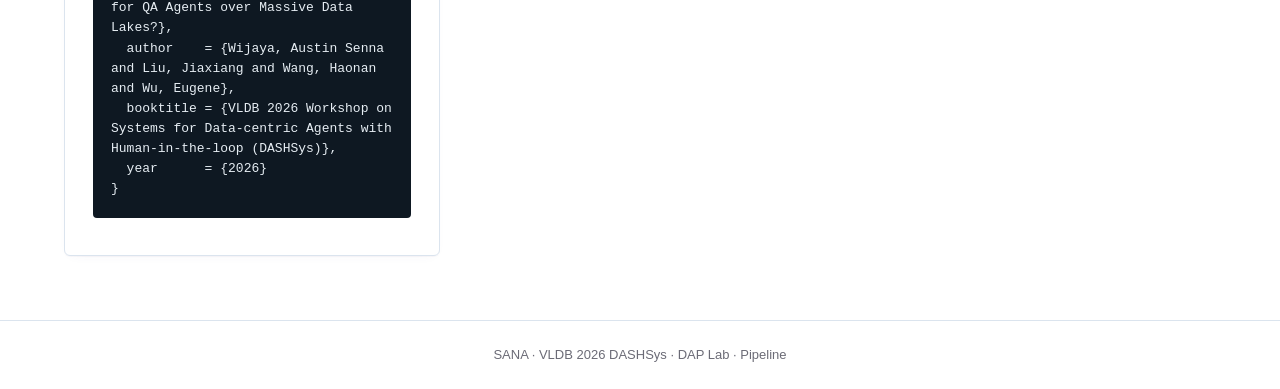
==== commit 0ed06289: "polish: dropdown delta controls, no bar overflow, new hero subtitle - Replace the wrapping benchmark" ====
--- a/index.html
+++ b/index.html
@@ -4,7 +4,7 @@
   <meta charset="utf-8" />
   <meta name="viewport" content="width=device-width, initial-scale=1" />
   <title>SANA — What Matters for QA Agents over Massive Data Lakes?</title>
-  <meta name="description" content="SANA: a diagnostic ablation framework that pinpoints where data-lake agents fail — search, planning, data analysis, or policy." />
+  <meta name="description" content="SANA: a diagnostic ablation framework that idealizes exploratory question-answering in search, planning, and data analysis." />
   <link rel="icon" href="data:," />
   <link rel="preconnect" href="https://fonts.googleapis.com" />
   <link rel="preconnect" href="https://fonts.gstatic.com" crossorigin />
@@ -26,8 +26,7 @@
 <section class="hero">
   <div class="container-wide">
     <h1>SANA</h1>
-    <p class="tagline">What matters for QA agents over massive data lakes?</p>
-    <p class="subtagline">A diagnostic ablation framework that pinpoints where data-lake agents fail — search, planning, data analysis, or policy.</p>
+    <p class="tagline">A diagnostic ablation framework that idealizes exploratory question-answering in search, planning, data analysis.</p>
 
     <div class="hero-stats">
       <div class="hero-stats-label">Current benchmark results</div>
@@ -114,10 +113,10 @@
       <!-- RIGHT: ablation deltas + what we found -->
       <div class="card right-col">
         <h3>Ablation deltas</h3>
-        <p style="font-size:13px;color:var(--muted);margin:0 0 10px;">
+        <p style="font-size:13px;color:var(--muted);margin:0 0 12px;">
           Semantic-match gain from idealizing each component (baseline = first bar of each group).
-          <span id="delta-controls"></span>
         </p>
+        <div class="delta-controls" id="delta-controls"></div>
         <div id="delta-charts"></div>
 
         <hr class="card-divider" />
--- a/assets/css/style.css
+++ b/assets/css/style.css
@@ -728,8 +728,19 @@
   .framework, .findings { grid-template-columns: 1fr; }
 }
 
-.dchip { border:1px solid var(--border,#e4e4ea); background:#fff; border-radius:999px; padding:2px 10px; font:inherit; font-size:12px; cursor:pointer; color:var(--muted); }
-.dchip.active { background:var(--accent); color:#fff; border-color:var(--accent); }
+.delta-controls { display: flex; flex-wrap: wrap; gap: 16px; align-items: center; margin: 0 0 18px; }
+.d-select { display: inline-flex; align-items: center; gap: 8px; font-size: 13px; color: var(--muted); }
+.d-select select {
+  font: inherit; font-size: 13px; color: var(--ink);
+  border: 1px solid var(--border); border-radius: 7px;
+  padding: 5px 28px 5px 10px; background: #fff; cursor: pointer;
+  appearance: none;
+  background-image: url("data:image/svg+xml,%3Csvg xmlns='http://www.w3.org/2000/svg' viewBox='0 0 12 12'%3E%3Cpath fill='%235e4b8b' d='M2 4l4 4 4-4z'/%3E%3C/svg%3E");
+  background-repeat: no-repeat; background-position: right 9px center; background-size: 10px;
+  transition: border-color .18s ease;
+}
+.d-select select:hover { border-color: var(--accent); }
+.d-select select:focus-visible { outline: 2px solid var(--accent); outline-offset: 1px; }
 .delta-group .label { font-size:13px; font-weight:600; margin-bottom:4px; }
 
 /* --- Compact framework diagram for the narrow left column --- */
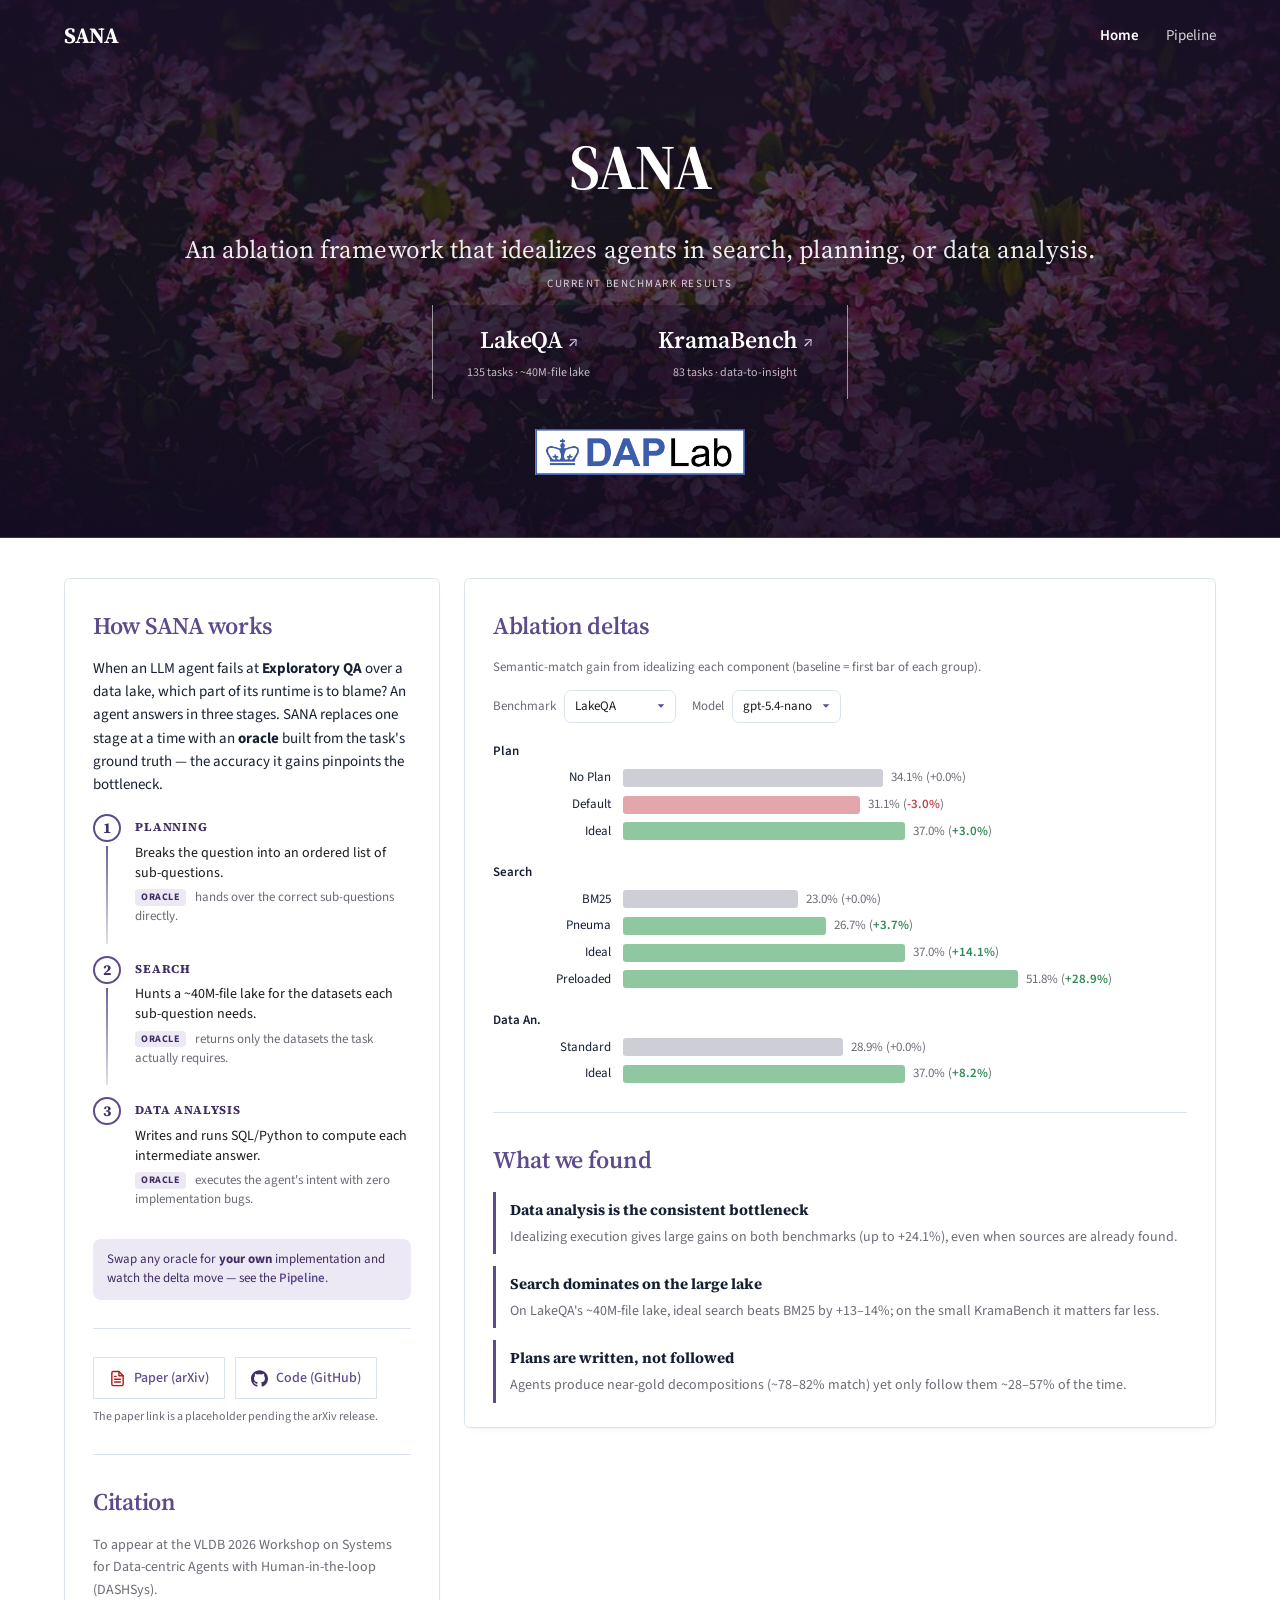
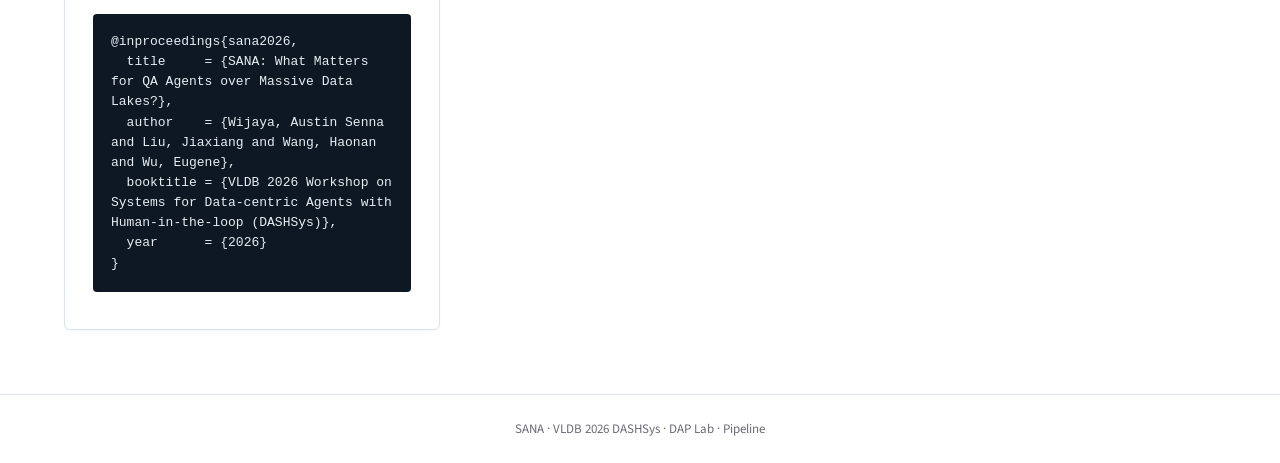
==== commit fdfc7364: "polish: dark sakura hero/pipeline, translucent benchmark strip, photocard egg - Hero: darkened ameth" ====
--- a/index.html
+++ b/index.html
@@ -8,12 +8,12 @@
   <link rel="icon" href="data:," />
   <link rel="preconnect" href="https://fonts.googleapis.com" />
   <link rel="preconnect" href="https://fonts.gstatic.com" crossorigin />
-  <link rel="stylesheet" href="https://fonts.googleapis.com/css2?family=Source+Serif+4:opsz,wght@8..60,400;8..60,600;8..60,700&display=swap" />
+  <link rel="stylesheet" href="https://fonts.googleapis.com/css2?family=Source+Sans+3:wght@400;500;600;700&family=Source+Serif+4:opsz,wght@8..60,400;8..60,600;8..60,700&display=swap" />
   <link rel="stylesheet" href="assets/css/style.css" />
 </head>
 <body>
 
-<header class="site-header">
+<header class="site-header site-header--hero">
   <div class="container-wide">
     <a class="brand" href="index.html">SANA</a>
     <nav class="site-nav">
@@ -23,10 +23,10 @@
   </div>
 </header>
 
-<section class="hero">
+<section class="hero hero--image">
   <div class="container-wide">
     <h1>SANA</h1>
-    <p class="tagline">A diagnostic ablation framework that idealizes exploratory question-answering in search, planning, data analysis.</p>
+    <p class="tagline">An ablation framework that idealizes agents in search, planning, or data analysis.</p>
 
     <div class="hero-stats">
       <div class="hero-stats-label">Current benchmark results</div>
@@ -54,28 +54,42 @@
 
       <!-- LEFT: framework + links + citation -->
       <div class="card left-col">
-        <h3 style="margin-top:0;">The SANA ablation framework</h3>
+        <h3 style="margin-top:0;">How SANA works</h3>
         <p class="fw-desc">
-          SANA diagnoses why LLM agents fail at <strong>Exploratory QA</strong> over data lakes.
-          Each runtime component is swapped between realistic and idealized implementations.
+          When an LLM agent fails at <strong>Exploratory QA</strong> over a data lake,
+          which part of its runtime is to blame? An agent answers in three stages.
+          SANA replaces one stage at a time with an <strong>oracle</strong> built from the
+          task's ground truth — the accuracy it gains pinpoints the bottleneck.
         </p>
-        <div class="framework framework-compact" id="framework">
-          <div class="fw-col">
-            <h4>Planning</h4>
-            <p class="fw-ideal"><strong>Ideal:</strong> gives the gold sanitized subquestions.</p>
-          </div>
-          <div class="fw-col">
-            <h4>Search</h4>
-            <p class="fw-ideal"><strong>Ideal:</strong> always returns what the query wants from the task's gold source sequence.</p>
-          </div>
-          <div class="fw-col">
-            <h4>Data Analysis</h4>
-            <p class="fw-ideal"><strong>Ideal:</strong> code has no implementation error and runs exactly as the agent intended when writing it.</p>
-          </div>
-        </div>
+        <ol class="axes" id="framework">
+          <li class="axis">
+            <span class="axis-num">1</span>
+            <div class="axis-body">
+              <h4>Planning</h4>
+              <p class="axis-does">Breaks the question into an ordered list of sub-questions.</p>
+              <p class="axis-ideal"><span class="axis-tag">oracle</span> hands over the correct sub-questions directly.</p>
+            </div>
+          </li>
+          <li class="axis">
+            <span class="axis-num">2</span>
+            <div class="axis-body">
+              <h4>Search</h4>
+              <p class="axis-does">Hunts a ~40M-file lake for the datasets each sub-question needs.</p>
+              <p class="axis-ideal"><span class="axis-tag">oracle</span> returns only the datasets the task actually requires.</p>
+            </div>
+          </li>
+          <li class="axis">
+            <span class="axis-num">3</span>
+            <div class="axis-body">
+              <h4>Data Analysis</h4>
+              <p class="axis-does">Writes and runs SQL/Python to compute each intermediate answer.</p>
+              <p class="axis-ideal"><span class="axis-tag">oracle</span> executes the agent's intent with zero implementation bugs.</p>
+            </div>
+          </li>
+        </ol>
         <p class="fw-invite">
-          Ablate any ideal axis with your own implementation — see the
-          <a href="pipeline.html">Pipeline</a>.
+          Swap any oracle for <strong>your own</strong> implementation and watch the delta move —
+          see the <a href="pipeline.html">Pipeline</a>.
         </p>
 
         <hr class="card-divider" />
--- a/assets/css/style.css
+++ b/assets/css/style.css
@@ -21,7 +21,7 @@
   padding: 0;
   background: var(--bg);
   color: var(--text);
-  font-family: -apple-system, BlinkMacSystemFont, "Segoe UI", Inter, Helvetica, Arial, sans-serif;
+  font-family: "Source Sans 3", -apple-system, BlinkMacSystemFont, "Segoe UI", Helvetica, Arial, sans-serif;
   font-size: 16px;
   line-height: 1.6;
   -webkit-font-smoothing: antialiased;
@@ -32,6 +32,9 @@
   text-decoration: none;
 }
 a:hover { text-decoration: underline; }
+
+/* Every heading + subheading uses the serif title font for one consistent voice */
+h1, h2, h3, h4, h5, h6 { font-family: var(--display); }
 
 .container {
   max-width: 960px;
@@ -93,10 +96,14 @@
   font-weight: 700;
 }
 .hero .tagline {
-  font-size: 22px;
-  margin: 0 0 8px;
+  font-family: var(--display);
+  font-size: clamp(19px, 2.1vw, 25px);
+  line-height: 1.4;
+  font-weight: 400;
+  max-width: 44em;          /* one line on desktop, wraps gracefully when narrow */
+  margin: 0 auto 8px;       /* auto margins truly center the block, not just its text */
   color: var(--text);
-  font-weight: 500;
+  letter-spacing: 0.004em;
 }
 .hero .subtagline {
   font-size: 17px;
@@ -620,28 +627,32 @@
   .home-grid > .card { animation: none; }
 }
 
-/* Secondary-page header band — same vertical rhythm as .hero,
-   left-aligned content (vs centered on the home hero). */
+/* Secondary-page header band — same dark sakura treatment as the home hero,
+   with the nav merged on top, but left-aligned content. */
 .page-title-strip {
-  background:
-    radial-gradient(ellipse 60% 80% at 50% 0%,
-      rgba(94, 75, 139, 0.10), transparent 70%),
-    var(--light);
-  border-bottom: 1px solid var(--border);
-  padding: 72px 0 64px;
+  position: relative;
+  overflow: hidden;
+  border-bottom: 1px solid var(--accent-deep);
+  padding: 116px 0 62px;
+  background: #241636;
 }
 .page-title-strip h1 {
   margin: 0;
   font-family: var(--display);
   font-size: 48px;
-  color: var(--primary);
+  color: #fff;
   letter-spacing: -0.018em;
   font-weight: 700;
+  text-shadow: 0 2px 26px rgba(16, 9, 30, 0.5);
 }
 .page-title-strip p {
-  margin: 8px 0 0;
-  font-size: 17px;
-  color: var(--muted);
+  margin: 10px 0 0;
+  font-family: var(--display);
+  font-size: clamp(16px, 1.3vw, 19px);
+  line-height: 1.45;
+  max-width: 60ch;
+  color: rgba(255, 255, 255, 0.85);
+  text-shadow: 0 2px 26px rgba(16, 9, 30, 0.5);
 }
 
 /* ---------- Mobile ---------- */
@@ -663,13 +674,10 @@
   .metric-groups { grid-template-columns: 1fr; }
   .stat-grid { grid-template-columns: repeat(2, 1fr); }
 
+  /* keep the brand left / nav top-right on a single row at every width */
   .site-header .container,
-  .site-header .container-wide {
-    flex-direction: column;
-    gap: 8px;
-    align-items: flex-start;
-  }
-  .site-nav a { margin-left: 0; margin-right: 16px; }
+  .site-header .container-wide { gap: 12px; }
+  .site-nav a { margin-left: 16px; }
 
   .pipeline { flex-direction: column; }
   .pipeline .arrow { transform: rotate(90deg); }
@@ -681,7 +689,7 @@
     padding: 16px 18px;
   }
 
-  .page-title-strip { padding: 44px 0 36px; }
+  .page-title-strip { padding: 92px 0 36px; }
   .page-title-strip h1 { font-size: 32px; }
   .page-title-strip p { font-size: 15px; }
 }
@@ -743,26 +751,88 @@
 .d-select select:focus-visible { outline: 2px solid var(--accent); outline-offset: 1px; }
 .delta-group .label { font-size:13px; font-weight:600; margin-bottom:4px; }
 
-/* --- Compact framework diagram for the narrow left column --- */
-.framework-compact { grid-template-columns: 1fr; gap: 10px; margin: 6px 0 4px; }
-.framework-compact .fw-col { border-radius: 10px; padding: 10px 12px; }
-.framework-compact .fw-col > h4 { margin: 0 0 8px; font-size: 13px; text-transform: uppercase; letter-spacing: .04em; color: var(--muted); }
-.framework-compact .fw-modes { flex-direction: row; flex-wrap: wrap; gap: 6px; }
-.framework-compact .fw-mode { gap: 6px; font-size: 13px; padding: 3px 9px; border: 1px solid var(--border); border-radius: 999px; cursor: default; }
-.framework-compact .fw-mode .dot { width: 7px; height: 7px; }
-.framework-compact .fw-mode.is-active { background: var(--accent-soft); color: var(--accent-deep); border-color: var(--accent); font-weight: 600; }
-.framework-compact .fw-mode:hover { background: transparent; color: var(--muted); }
-.framework-compact .fw-mode.is-active:hover { background: var(--accent-soft); color: var(--accent-deep); }
+/* --- Runtime-stage list: the three ablatable axes as a connected pipeline --- */
+.axes {
+  list-style: none;
+  margin: 4px 0 0;
+  padding: 0;
+  counter-reset: axis;
+}
+.axis {
+  position: relative;
+  display: grid;
+  grid-template-columns: 28px 1fr;
+  gap: 14px;
+  padding: 14px 0 16px;
+}
+/* connector rail threading the numbered nodes into one runtime loop */
+.axis::before {
+  content: "";
+  position: absolute;
+  left: 13px;
+  top: 30px;
+  bottom: -2px;
+  width: 2px;
+  background: linear-gradient(var(--accent) 0%, rgba(94, 75, 139, 0.18) 100%);
+}
+.axis:last-child::before { display: none; }
+
+.axis-num {
+  position: relative;
+  z-index: 1;
+  width: 28px;
+  height: 28px;
+  border-radius: 50%;
+  display: grid;
+  place-items: center;
+  font-family: var(--display);
+  font-size: 15px;
+  font-weight: 700;
+  color: var(--accent-deep);
+  background: #fff;
+  border: 2px solid var(--accent);
+  box-shadow: 0 0 0 4px #fff;
+}
+.axis-body { min-width: 0; padding-top: 1px; }
+.axis-body > h4 {
+  margin: 3px 0 5px;
+  font-size: 12px;
+  text-transform: uppercase;
+  letter-spacing: .07em;
+  color: var(--accent-deep);
+  font-weight: 700;
+}
+.axis-does {
+  margin: 0;
+  font-size: 14px;
+  line-height: 1.45;
+  color: var(--ink);
+}
+.axis-ideal {
+  margin: 5px 0 0;
+  font-size: 13px;
+  line-height: 1.45;
+  color: var(--muted);
+}
+.axis-tag {
+  display: inline-block;
+  font-size: 10px;
+  font-weight: 700;
+  letter-spacing: .06em;
+  text-transform: uppercase;
+  color: var(--accent-deep);
+  background: var(--accent-soft);
+  border-radius: 4px;
+  padding: 1px 6px;
+  margin-right: 6px;
+  vertical-align: 1px;
+}
 
 /* --- Right column: stack findings as a takeaway list --- */
 .right-col .findings { grid-template-columns: 1fr; gap: 12px; margin-top: 6px; }
 
 /* --- Home left card: framework description + per-axis ideal captions + invite --- */
-.fw-desc { margin: 0 0 14px; font-size: 15px; color: var(--text); }
-.framework-compact .fw-col { padding: 12px 14px; }
-.framework-compact .fw-col > h4 { margin: 0 0 6px; }
-.framework-compact .fw-ideal { margin: 0; font-size: 13px; line-height: 1.5; color: var(--muted); }
-.framework-compact .fw-ideal strong { color: var(--accent-deep); font-weight: 600; }
+.fw-desc { margin: 0 0 4px; font-size: 15px; line-height: 1.55; color: var(--text); }
 .fw-invite {
   margin: 14px 0 0; font-size: 13px; line-height: 1.5; color: var(--accent-deep);
   background: var(--accent-soft); border-radius: 8px; padding: 11px 14px;
@@ -773,12 +843,15 @@
 .link-row { display: flex; flex-wrap: wrap; gap: 10px; }
 .link-btn {
   display: inline-flex; align-items: center; gap: 8px;
-  border: 1px solid var(--border); border-radius: 8px; padding: 9px 15px;
+  border: 1px solid var(--border); border-radius: 0; padding: 9px 15px;
   background: #fff; color: var(--primary); font-size: 14px; font-weight: 500;
   text-decoration: none; transition: background .18s ease, border-color .18s ease;
 }
 .link-btn:hover { background: var(--accent-soft); border-color: var(--accent); }
 .link-btn svg { width: 17px; height: 17px; flex: none; }
+/* brand-tinted icons: arXiv red, GitHub dark purple */
+#paper-link svg { color: #b31b1b; }
+.link-btn[href*="github"] svg { color: var(--accent-deep); }
 
 /* --- Pipeline page: stage strip + numbered stage headings --- */
 .stage-strip { display: flex; flex-wrap: wrap; align-items: center; gap: 10px; margin: 18px 0 4px; }
@@ -810,16 +883,35 @@
 .egg-overlay {
   position: fixed; inset: 0; z-index: 1000;
   display: flex; align-items: center; justify-content: center;
-  background: rgba(26, 26, 31, 0.55); backdrop-filter: blur(2px);
+  background: rgba(16, 9, 30, 0.7); backdrop-filter: blur(4px); -webkit-backdrop-filter: blur(4px);
   animation: egg-fade .18s ease-out both;
 }
+/* TWICE-style photocard: deep amethyst mat, portrait proportion, square corners */
 .egg-card {
-  position: relative; background: #fff; border-radius: 14px; padding: 14px;
-  max-width: min(86vw, 420px); box-shadow: 0 24px 60px -20px rgba(26,26,31,0.5);
+  position: relative;
+  background: linear-gradient(157deg, #3f2d63 0%, #29183f 55%, #1b1030 100%);
+  border: 1px solid rgba(207, 188, 245, 0.32);
+  border-radius: 0;
+  padding: 20px 20px 0;        /* even top/side mat; bottom mat comes from the caption */
+  max-width: min(82vw, 332px);
+  box-shadow:
+    0 30px 80px -24px rgba(8, 4, 18, 0.9),
+    0 0 0 1px rgba(0, 0, 0, 0.4),
+    inset 0 1px 0 rgba(255, 255, 255, 0.08);
   animation: egg-pop .22s cubic-bezier(.2,.8,.25,1.2) both;
 }
-.egg-card img { display: block; width: 100%; height: auto; border-radius: 8px; }
-.egg-cap { margin: 12px 4px 4px; text-align: center; font-size: 15px; color: var(--ink); }
+.egg-card img {
+  display: block; width: 100%; height: auto; border-radius: 0;
+  border: 1px solid rgba(255, 255, 255, 0.16);
+  box-shadow: 0 10px 24px -14px rgba(0, 0, 0, 0.7);
+}
+.egg-cap {
+  margin: 0; padding: 26px 6px 34px;   /* generous bottom mat for a portrait card */
+  text-align: center;
+  font-family: var(--display);
+  font-size: 16px; line-height: 1.4; letter-spacing: .01em;
+  color: #f1e9ff;
+}
 .egg-close {
   position: absolute; top: 6px; right: 10px; border: 0; background: transparent;
   font-size: 26px; line-height: 1; color: #fff; cursor: pointer;
@@ -862,3 +954,81 @@
   .stat-strip { flex-direction: column; }
   .stat + .stat { border-left: 0; border-top: 1px solid var(--border); }
 }
+
+/* --- Home hero: sakura background image with the nav merged on top (HotpotQA-style) --- */
+.site-header--hero {
+  position: absolute; top: 0; left: 0; right: 0; z-index: 20;
+  background: transparent; border-bottom: 0;
+}
+/* On the dark sakura hero, nav + brand flip to light for contrast */
+.site-header--hero .brand { color: #fff; }
+.site-header--hero .site-nav a { color: rgba(255, 255, 255, 0.82); }
+.site-header--hero .site-nav a:hover,
+.site-header--hero .site-nav a.active { color: #fff; }
+
+.hero--image {
+  position: relative;
+  overflow: hidden;
+  padding: 116px 0 62px;
+  border-bottom: 1px solid var(--accent-deep);
+  background: #241636; /* deep amethyst fallback under the image */
+}
+/* darkened, richer sakuras */
+.hero--image::before,
+.page-title-strip::before {
+  content: "";
+  position: absolute; inset: 0; z-index: 0;
+  background: url("../sakuras.jpg") center 38% / cover no-repeat;
+  filter: brightness(0.46) saturate(1.25) contrast(1.04);
+}
+/* amethyst tint + center vignette so the text reads cleanly */
+.hero--image::after,
+.page-title-strip::after {
+  content: "";
+  position: absolute; inset: 0; z-index: 0;
+  background:
+    radial-gradient(ellipse 78% 66% at 50% 44%, rgba(40, 25, 62, 0.10), rgba(20, 12, 36, 0.58) 100%),
+    linear-gradient(180deg, rgba(34, 21, 54, 0.55) 0%, rgba(34, 21, 54, 0.12) 46%, rgba(20, 12, 36, 0.62) 100%);
+}
+.hero--image > .container-wide,
+.page-title-strip > .container-wide { position: relative; z-index: 1; }
+
+.hero--image h1 { color: #fff; }
+.hero--image .tagline { color: rgba(255, 255, 255, 0.92); }
+.hero--image .hero-stats-label { color: rgba(255, 255, 255, 0.78); }
+.hero--image h1,
+.hero--image .tagline,
+.hero--image .hero-stats-label { text-shadow: 0 2px 26px rgba(16, 9, 30, 0.5); }
+
+/* benchmark strip: translucent frosted glass, bracketed by a vertical rule
+   at the two outer ends of the row only (no full border, no inner divider) */
+.hero--image .stat-strip {
+  display: inline-flex;
+  border: 0;
+  border-left: 1px solid rgba(255, 255, 255, 0.55);
+  border-right: 1px solid rgba(255, 255, 255, 0.55);
+  border-radius: 0;
+  background: rgba(22, 13, 36, 0.42);
+  box-shadow: none;
+}
+/* cells are transparent so the translucent strip shows through
+   (overrides the leftover white .stat leaderboard-card rule) */
+.hero--image .stat {
+  background: transparent;
+  border: 0;
+  border-radius: 0;
+  transition: background .15s ease, box-shadow .15s ease;
+}
+.hero--image .stat + .stat { border-left: 0; }
+.hero--image .stat:hover {
+  background: rgba(255, 255, 255, 0.06);
+  box-shadow: inset 0 0 0 1.5px rgba(207, 188, 245, 0.95); /* purple outline on hover */
+}
+/* light text so it reads through the translucent panel */
+.hero--image .stat-value { color: #fff; }
+.hero--image .stat-value .ext { color: #d9c9f2; }
+.hero--image .stat-label { color: rgba(255, 255, 255, 0.72); }
+
+@media (max-width: 560px) {
+  .hero--image { padding-top: 96px; }
+}
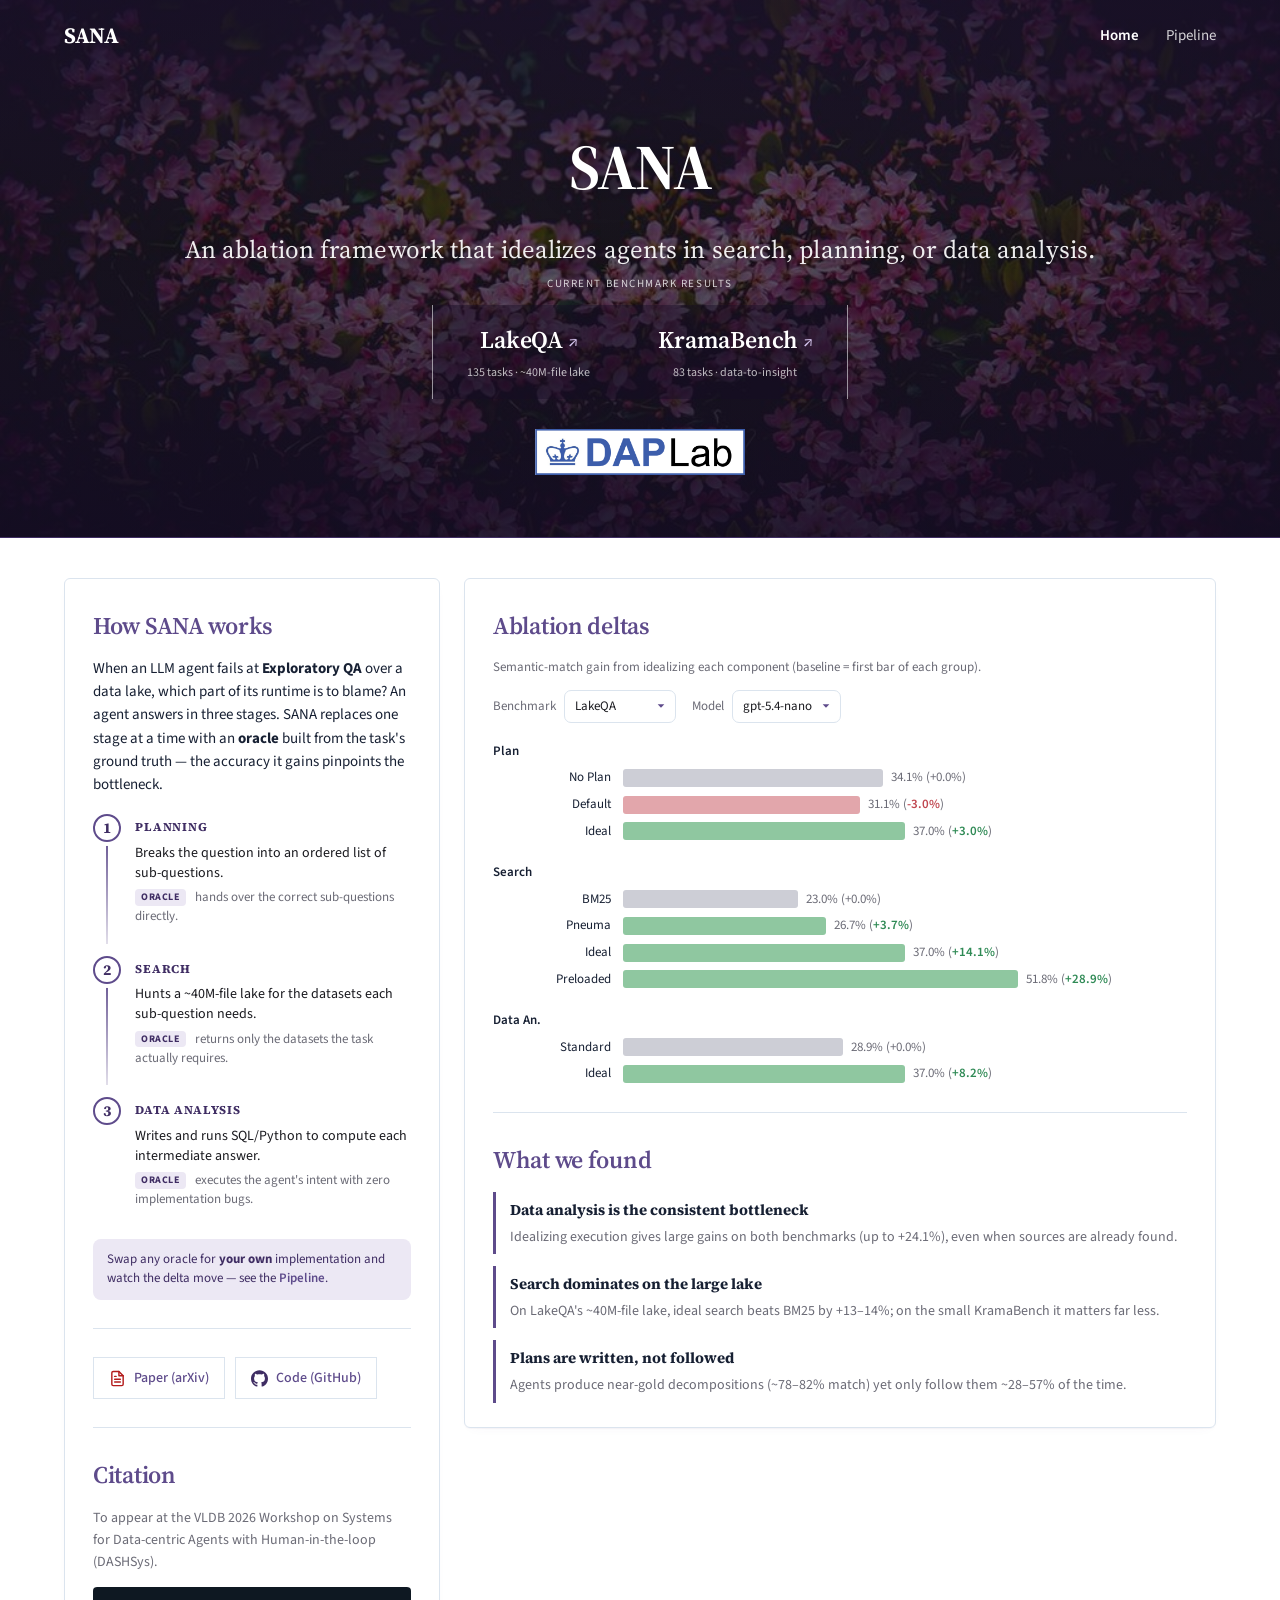
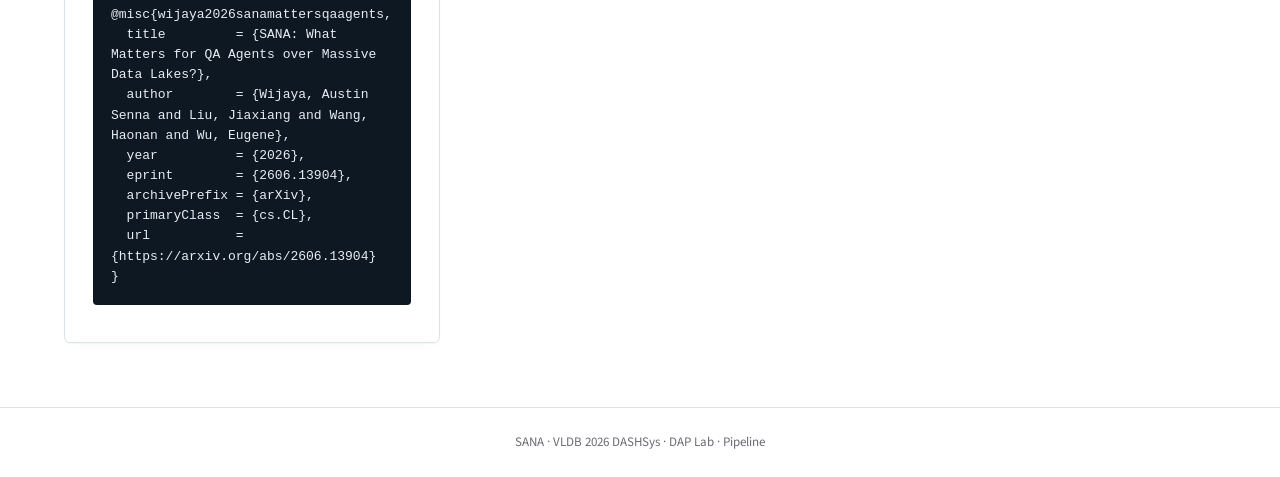
==== commit 3fc90ba7: "arxiv link" ====
--- a/index.html
+++ b/index.html
@@ -6,6 +6,46 @@
   <title>SANA — What Matters for QA Agents over Massive Data Lakes?</title>
   <meta name="description" content="SANA: a diagnostic ablation framework that idealizes exploratory question-answering in search, planning, and data analysis." />
   <link rel="icon" href="data:," />
+
+  <!-- SEO — update the base URL below if a custom domain is used -->
+  <link rel="canonical" href="https://sana-ablation.github.io/" />
+  <meta name="robots" content="index, follow" />
+  <meta name="author" content="Austin Senna Wijaya, Jiaxiang Liu, Haonan Wang, Eugene Wu" />
+  <meta name="keywords" content="SANA, exploratory QA, data lakes, LLM agents, ablation, LakeQA, KramaBench, DAP Lab, VLDB 2026 DASHSys" />
+  <meta name="theme-color" content="#241636" />
+  <meta property="og:type" content="website" />
+  <meta property="og:site_name" content="SANA" />
+  <meta property="og:title" content="SANA — What Matters for QA Agents over Massive Data Lakes?" />
+  <meta property="og:description" content="A diagnostic ablation framework that idealizes exploratory question-answering in search, planning, and data analysis." />
+  <meta property="og:url" content="https://sana-ablation.github.io/" />
+  <meta property="og:image" content="https://sana-ablation.github.io/assets/sakuras.jpg" />
+  <meta name="twitter:card" content="summary_large_image" />
+  <meta name="twitter:title" content="SANA — What Matters for QA Agents over Massive Data Lakes?" />
+  <meta name="twitter:description" content="A diagnostic ablation framework that idealizes exploratory question-answering in search, planning, and data analysis." />
+  <meta name="twitter:image" content="https://sana-ablation.github.io/assets/sakuras.jpg" />
+  <script type="application/ld+json">
+  {
+    "@context": "https://schema.org",
+    "@type": "ScholarlyArticle",
+    "headline": "SANA: What Matters for QA Agents over Massive Data Lakes?",
+    "author": [
+      { "@type": "Person", "name": "Austin Senna Wijaya" },
+      { "@type": "Person", "name": "Jiaxiang Liu" },
+      { "@type": "Person", "name": "Haonan Wang" },
+      { "@type": "Person", "name": "Eugene Wu" }
+    ],
+    "publisher": { "@type": "Organization", "name": "DAP Lab, Columbia University" },
+    "datePublished": "2026",
+    "url": "https://sana-ablation.github.io/",
+    "sameAs": "https://arxiv.org/abs/2606.13904",
+    "description": "A diagnostic ablation framework that idealizes exploratory question-answering over massive data lakes across search, planning, and data analysis.",
+    "isPartOf": {
+      "@type": "PublicationEvent",
+      "name": "VLDB 2026 Workshop on Systems for Data-centric Agents with Human-in-the-loop (DASHSys)"
+    }
+  }
+  </script>
+
   <link rel="preconnect" href="https://fonts.googleapis.com" />
   <link rel="preconnect" href="https://fonts.gstatic.com" crossorigin />
   <link rel="stylesheet" href="https://fonts.googleapis.com/css2?family=Source+Sans+3:wght@400;500;600;700&family=Source+Serif+4:opsz,wght@8..60,400;8..60,600;8..60,700&display=swap" />
@@ -15,10 +55,10 @@
 
 <header class="site-header site-header--hero">
   <div class="container-wide">
-    <a class="brand" href="index.html">SANA</a>
+    <a class="brand" href="./">SANA</a>
     <nav class="site-nav">
-      <a href="index.html" class="active">Home</a>
-      <a href="pipeline.html">Pipeline</a>
+      <a href="./" class="active">Home</a>
+      <a href="pipeline/">Pipeline</a>
     </nav>
   </div>
 </header>
@@ -89,25 +129,21 @@
         </ol>
         <p class="fw-invite">
           Swap any oracle for <strong>your own</strong> implementation and watch the delta move —
-          see the <a href="pipeline.html">Pipeline</a>.
+          see the <a href="pipeline/">Pipeline</a>.
         </p>
 
         <hr class="card-divider" />
 
         <div class="link-row">
-          <a class="link-btn" href="#" id="paper-link">
+          <a class="link-btn" href="https://arxiv.org/abs/2606.13904" id="paper-link" target="_blank" rel="noopener">
             <svg viewBox="0 0 24 24" fill="none" stroke="currentColor" stroke-width="2" stroke-linecap="round" stroke-linejoin="round" aria-hidden="true"><path d="M14 2H6a2 2 0 0 0-2 2v16a2 2 0 0 0 2 2h12a2 2 0 0 0 2-2V8z"/><polyline points="14 2 14 8 20 8"/><line x1="16" y1="13" x2="8" y2="13"/><line x1="16" y1="17" x2="8" y2="17"/><line x1="10" y1="9" x2="8" y2="9"/></svg>
             Paper (arXiv)
           </a>
-          <a class="link-btn" href="https://github.com/Austin-Senna/exploratory-qa-eval" target="_blank" rel="noopener">
+          <a class="link-btn" href="https://github.com/sana-ablation/sana-framework" target="_blank" rel="noopener">
             <svg viewBox="0 0 24 24" fill="currentColor" aria-hidden="true"><path d="M12 .5C5.37.5 0 5.78 0 12.29c0 5.2 3.44 9.6 8.21 11.16.6.11.82-.26.82-.58v-2.03c-3.34.72-4.04-1.61-4.04-1.61-.55-1.36-1.34-1.72-1.34-1.72-1.09-.74.08-.73.08-.73 1.2.08 1.83 1.22 1.83 1.22 1.07 1.8 2.81 1.28 3.5.98.11-.76.42-1.28.76-1.57-2.67-.3-5.47-1.31-5.47-5.84 0-1.29.47-2.35 1.24-3.18-.12-.3-.54-1.51.12-3.15 0 0 1.01-.32 3.3 1.21.96-.26 1.98-.39 3-.4 1.02.01 2.04.14 3 .4 2.28-1.53 3.29-1.21 3.29-1.21.66 1.64.24 2.85.12 3.15.77.83 1.24 1.89 1.24 3.18 0 4.54-2.81 5.54-5.48 5.83.43.36.81 1.09.81 2.2v3.26c0 .32.22.69.82.58C20.57 21.88 24 17.49 24 12.29 24 5.78 18.63.5 12 .5z"/></svg>
             Code (GitHub)
           </a>
         </div>
-        <p style="font-size:12px;color:var(--muted);margin-top:8px;">
-          <!-- TODO before launch: set #paper-link href to the arXiv URL; remove this note. -->
-          The paper link is a placeholder pending the arXiv release.
-        </p>
 
         <hr class="card-divider" />
 
@@ -116,11 +152,14 @@
           To appear at the VLDB 2026 Workshop on Systems for Data-centric Agents with
           Human-in-the-loop (DASHSys).
         </p>
-        <pre class="bibtex">@inproceedings{sana2026,
-  title     = {SANA: What Matters for QA Agents over Massive Data Lakes?},
-  author    = {Wijaya, Austin Senna and Liu, Jiaxiang and Wang, Haonan and Wu, Eugene},
-  booktitle = {VLDB 2026 Workshop on Systems for Data-centric Agents with Human-in-the-loop (DASHSys)},
-  year      = {2026}
+        <pre class="bibtex">@misc{wijaya2026sanamattersqaagents,
+  title         = {SANA: What Matters for QA Agents over Massive Data Lakes?},
+  author        = {Wijaya, Austin Senna and Liu, Jiaxiang and Wang, Haonan and Wu, Eugene},
+  year          = {2026},
+  eprint        = {2606.13904},
+  archivePrefix = {arXiv},
+  primaryClass  = {cs.CL},
+  url           = {https://arxiv.org/abs/2606.13904}
 }</pre>
       </div>
 
@@ -158,7 +197,7 @@
 
 <footer class="site-footer">
   <div class="container-wide">
-    SANA · VLDB 2026 DASHSys · DAP Lab · <a href="pipeline.html">Pipeline</a>
+    SANA · VLDB 2026 DASHSys · DAP Lab · <a href="pipeline/">Pipeline</a>
   </div>
 </footer>
 
--- a/assets/css/style.css
+++ b/assets/css/style.css
@@ -601,6 +601,24 @@
   margin-top: 10px;
   font-style: italic;
 }
+/* Task→profile mirror figure */
+.profile-figure { margin: 18px 0 4px; text-align: center; }
+.profile-figure img {
+  display: block;
+  width: 100%;
+  max-width: 520px;
+  height: auto;
+  margin: 0 auto;
+  border: 1px solid var(--border);
+  border-radius: 8px;
+  box-shadow: 0 10px 28px -18px rgba(94, 75, 139, 0.4);
+}
+.profile-figure figcaption {
+  margin-top: 10px;
+  font-size: 13px;
+  color: var(--muted);
+  font-style: italic;
+}
 .json-caption code {
   font-style: normal;
   background: var(--light);
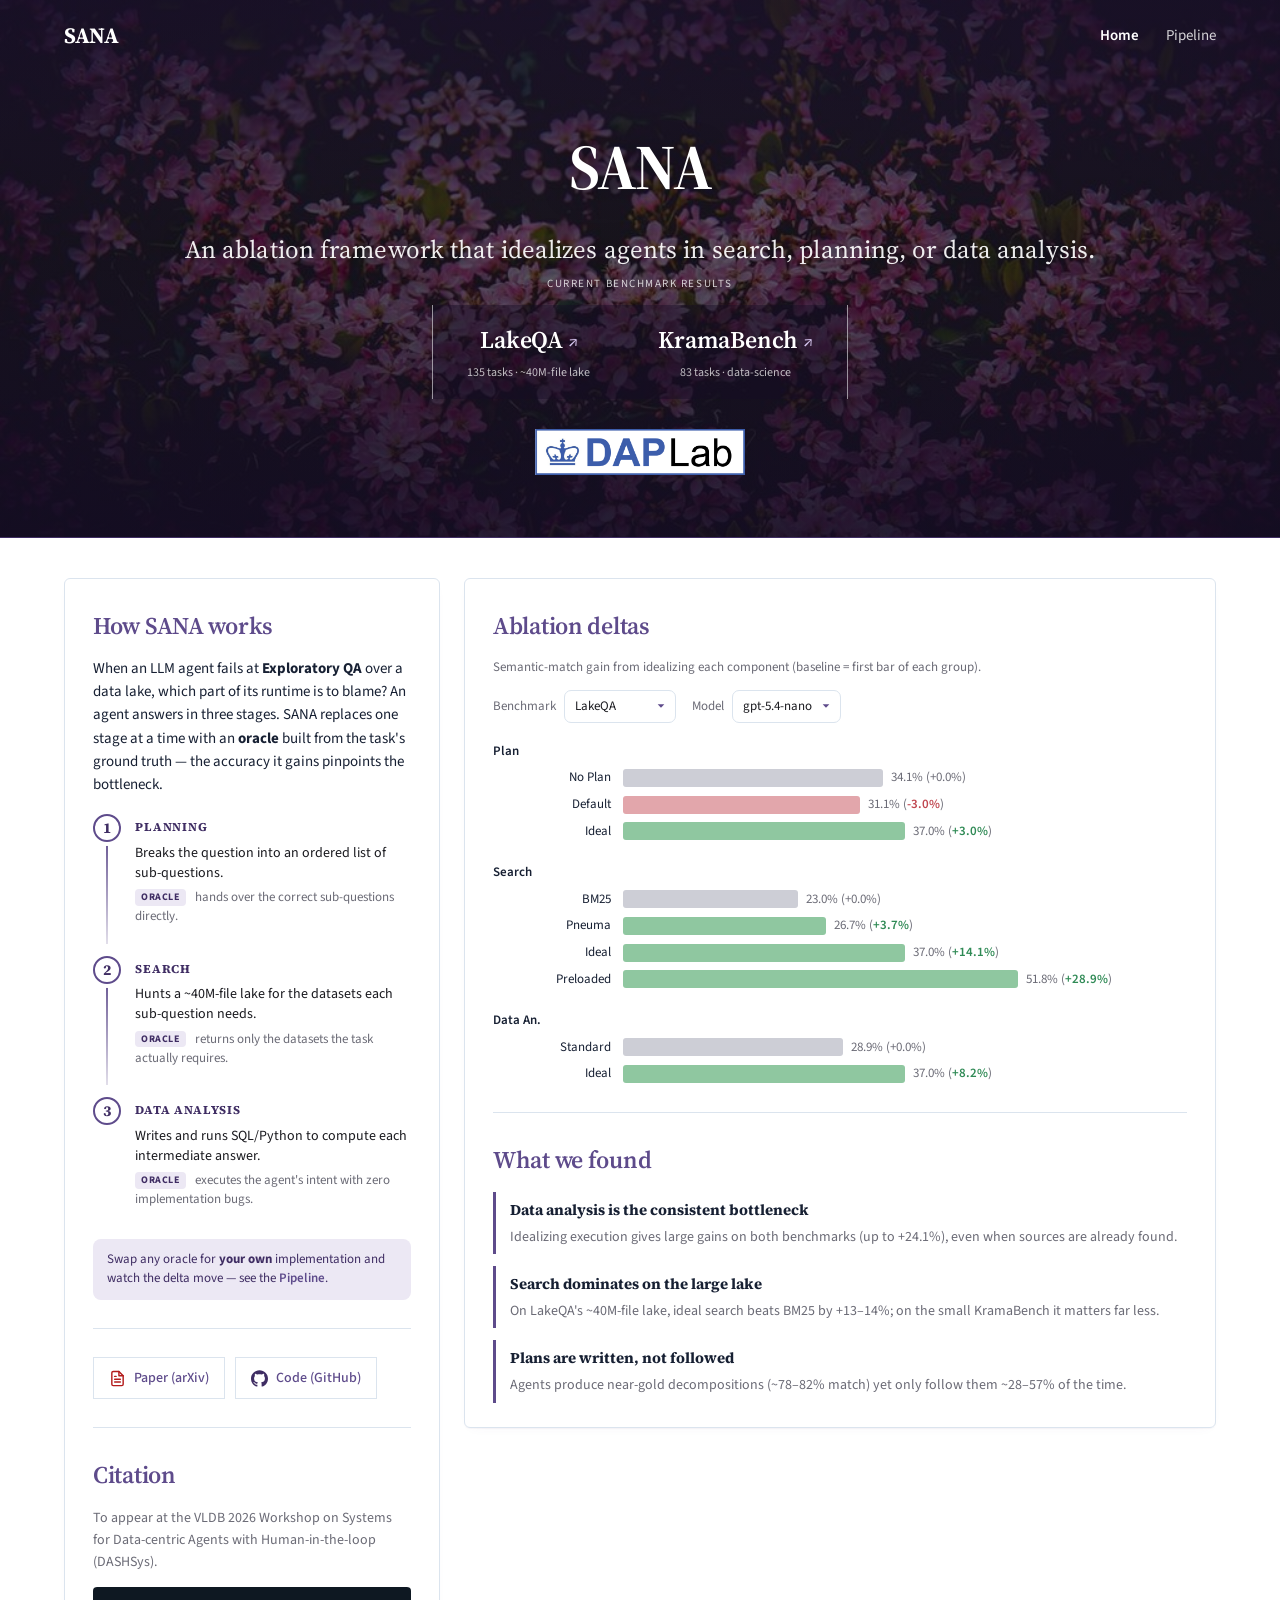
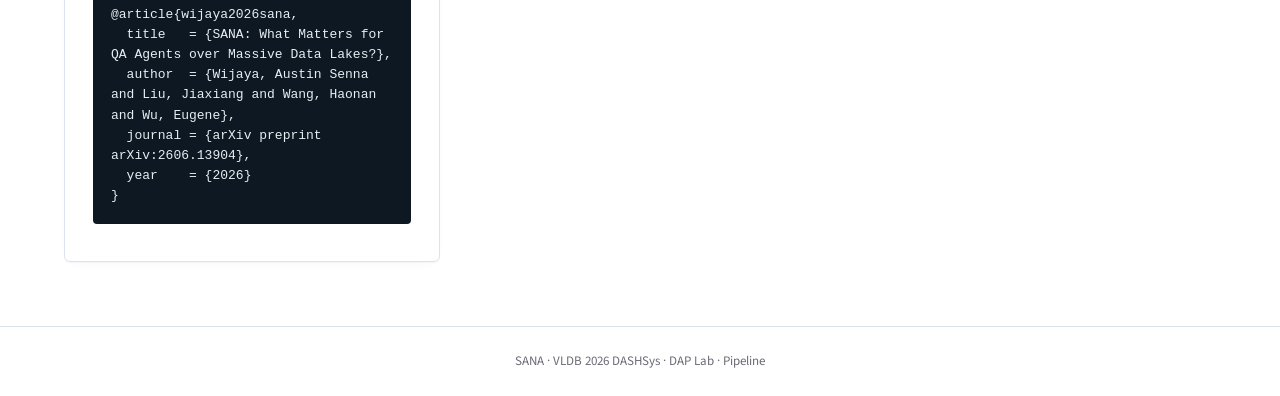
==== commit e840c18a: "content: relabel KramaBench as data-science, update citation to arXiv article entry Co-Authored-By: " ====
--- a/index.html
+++ b/index.html
@@ -77,7 +77,7 @@
         </a>
         <a class="stat" href="https://github.com/mitdbg/KramaBench" target="_blank" rel="noopener">
           <span class="stat-value">KramaBench <span class="ext">↗</span></span>
-          <span class="stat-label">83 tasks · data-to-insight</span>
+          <span class="stat-label">83 tasks · data-science</span>
         </a>
       </div>
     </div>
@@ -152,14 +152,11 @@
           To appear at the VLDB 2026 Workshop on Systems for Data-centric Agents with
           Human-in-the-loop (DASHSys).
         </p>
-        <pre class="bibtex">@misc{wijaya2026sanamattersqaagents,
-  title         = {SANA: What Matters for QA Agents over Massive Data Lakes?},
-  author        = {Wijaya, Austin Senna and Liu, Jiaxiang and Wang, Haonan and Wu, Eugene},
-  year          = {2026},
-  eprint        = {2606.13904},
-  archivePrefix = {arXiv},
-  primaryClass  = {cs.CL},
-  url           = {https://arxiv.org/abs/2606.13904}
+        <pre class="bibtex">@article{wijaya2026sana,
+  title   = {SANA: What Matters for QA Agents over Massive Data Lakes?},
+  author  = {Wijaya, Austin Senna and Liu, Jiaxiang and Wang, Haonan and Wu, Eugene},
+  journal = {arXiv preprint arXiv:2606.13904},
+  year    = {2026}
 }</pre>
       </div>
 
